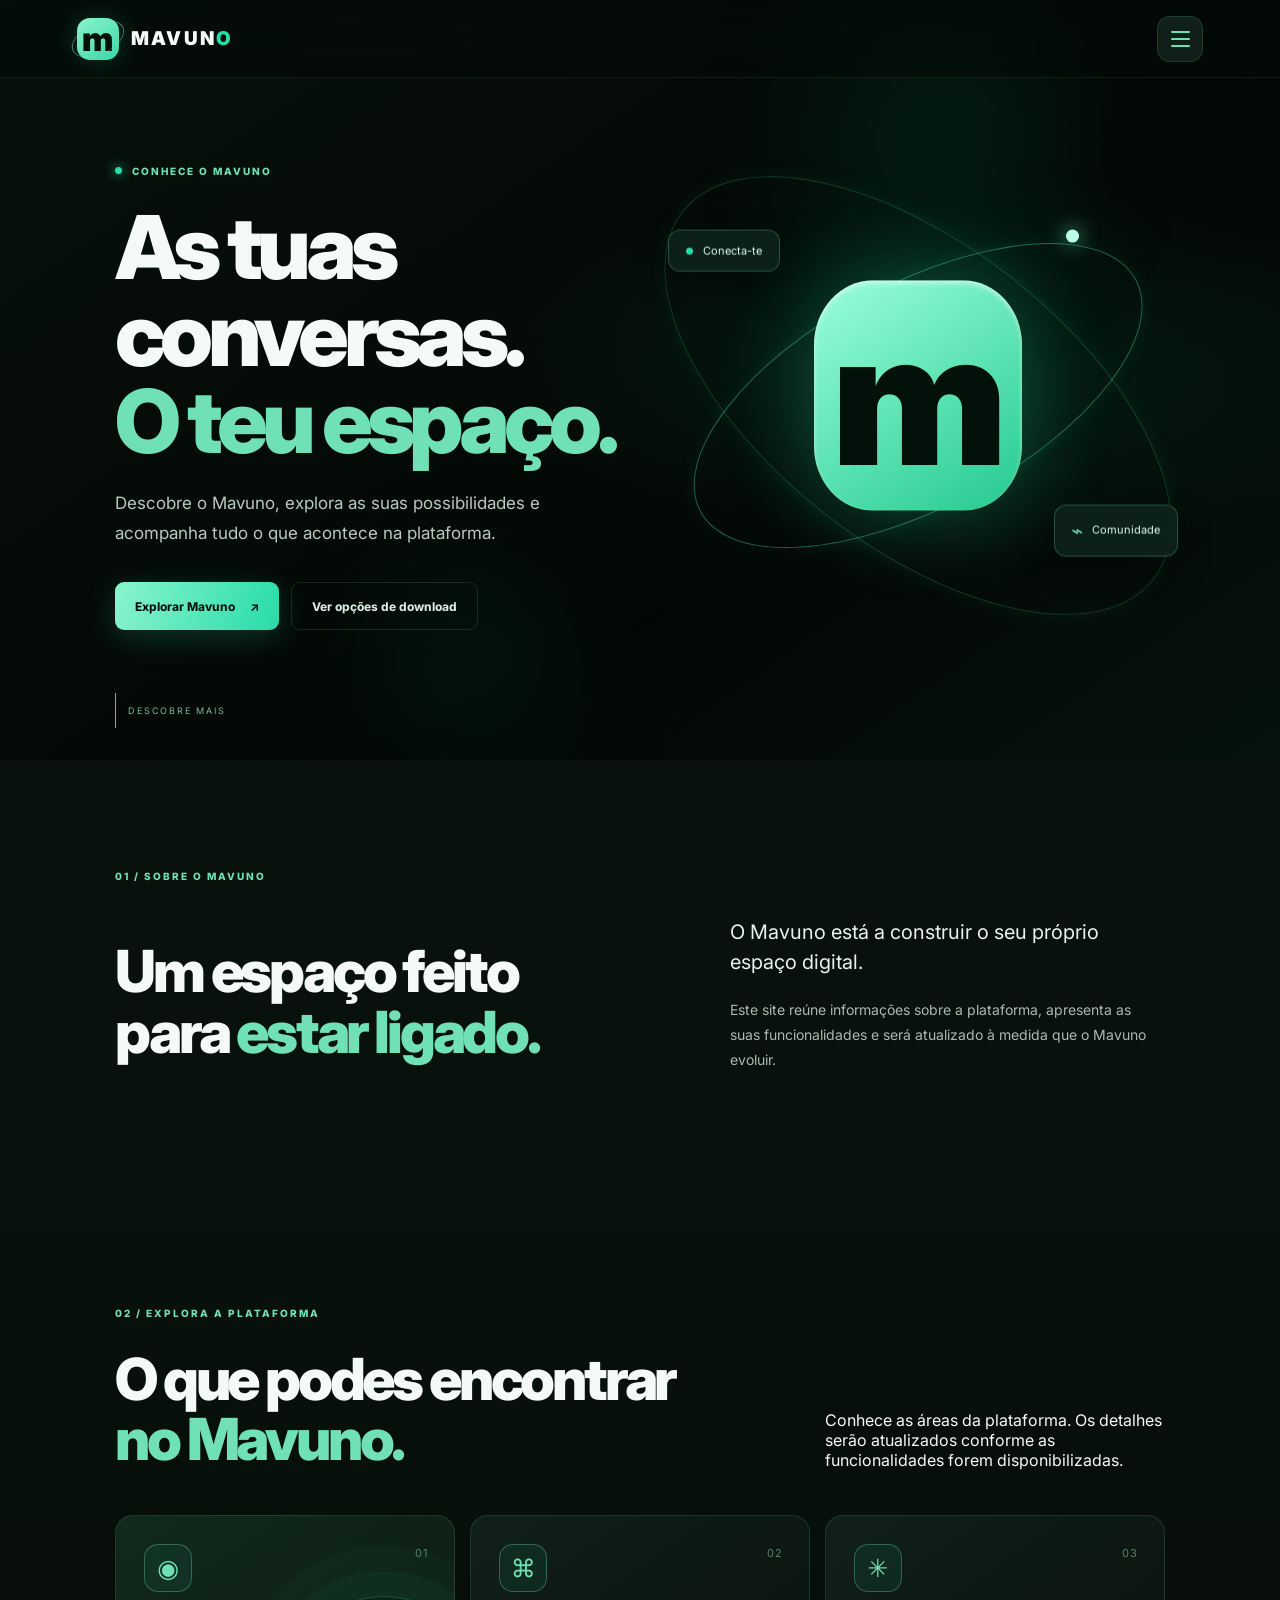
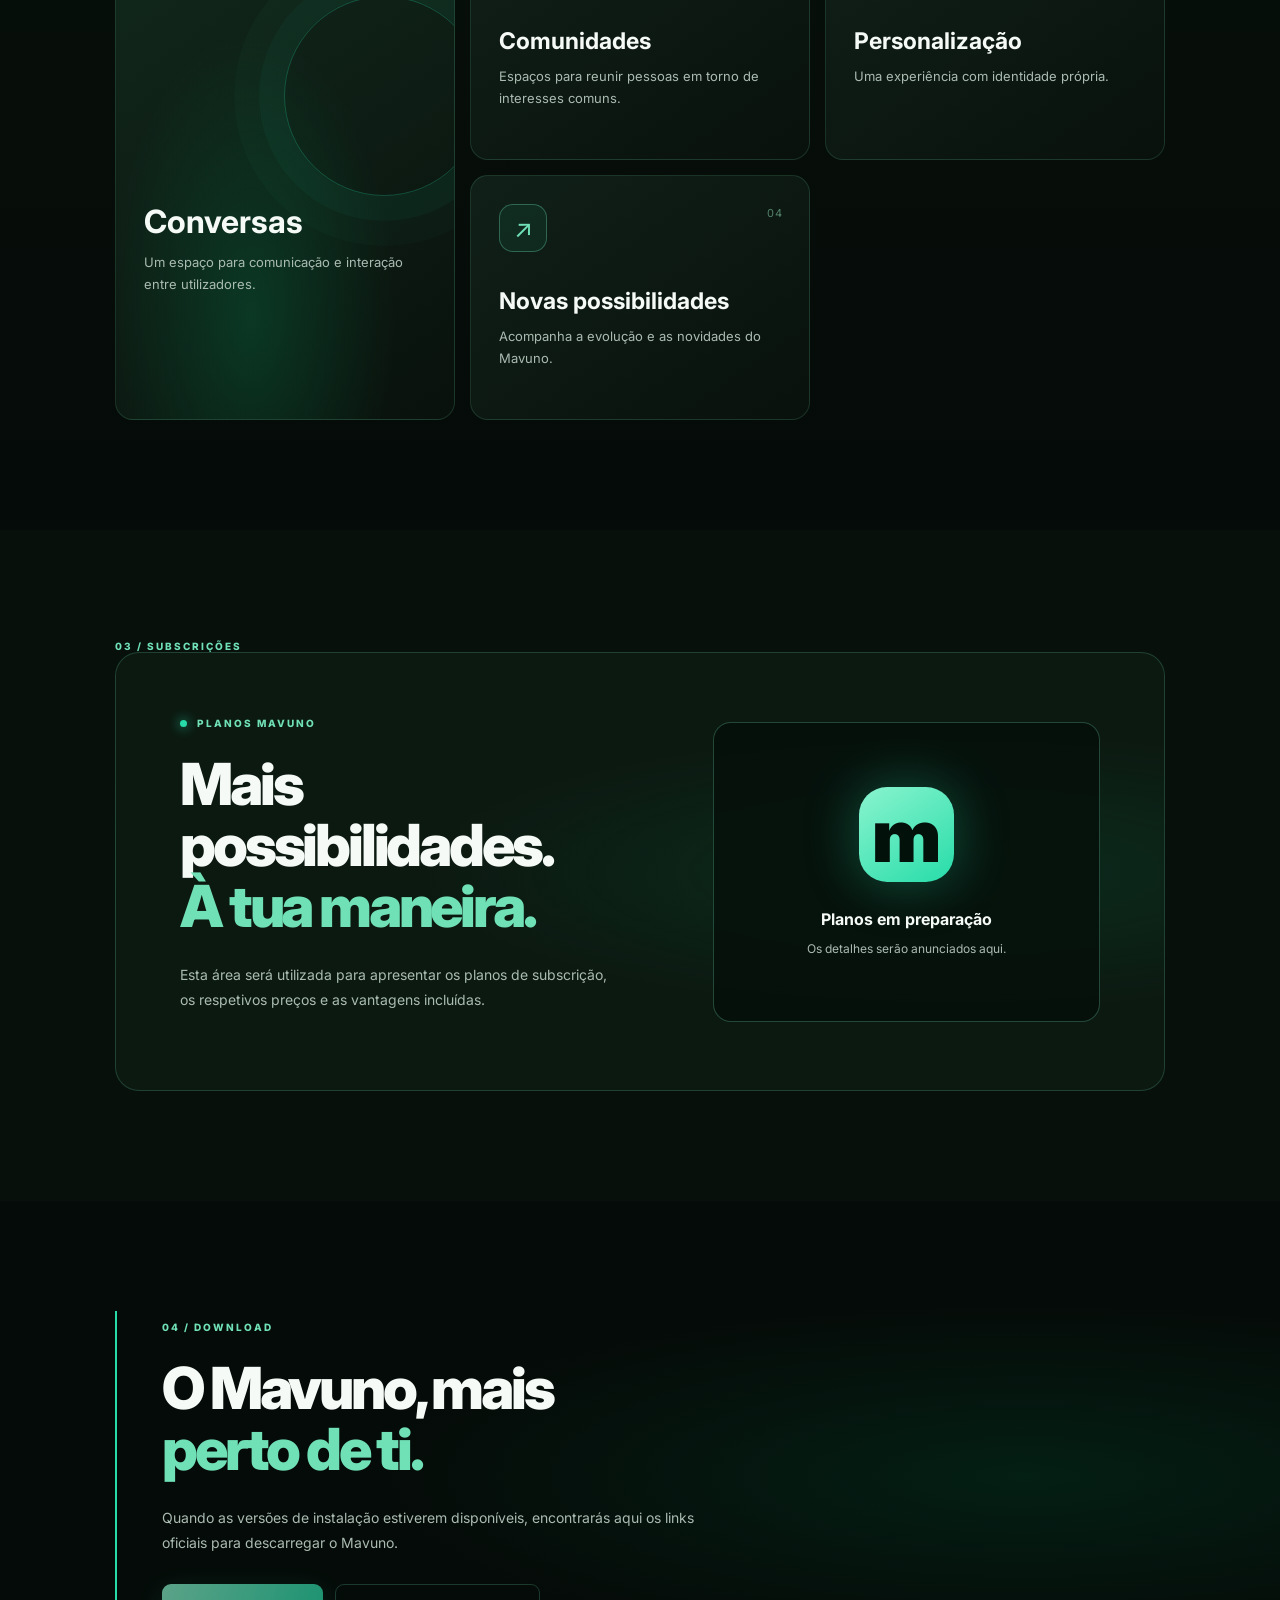
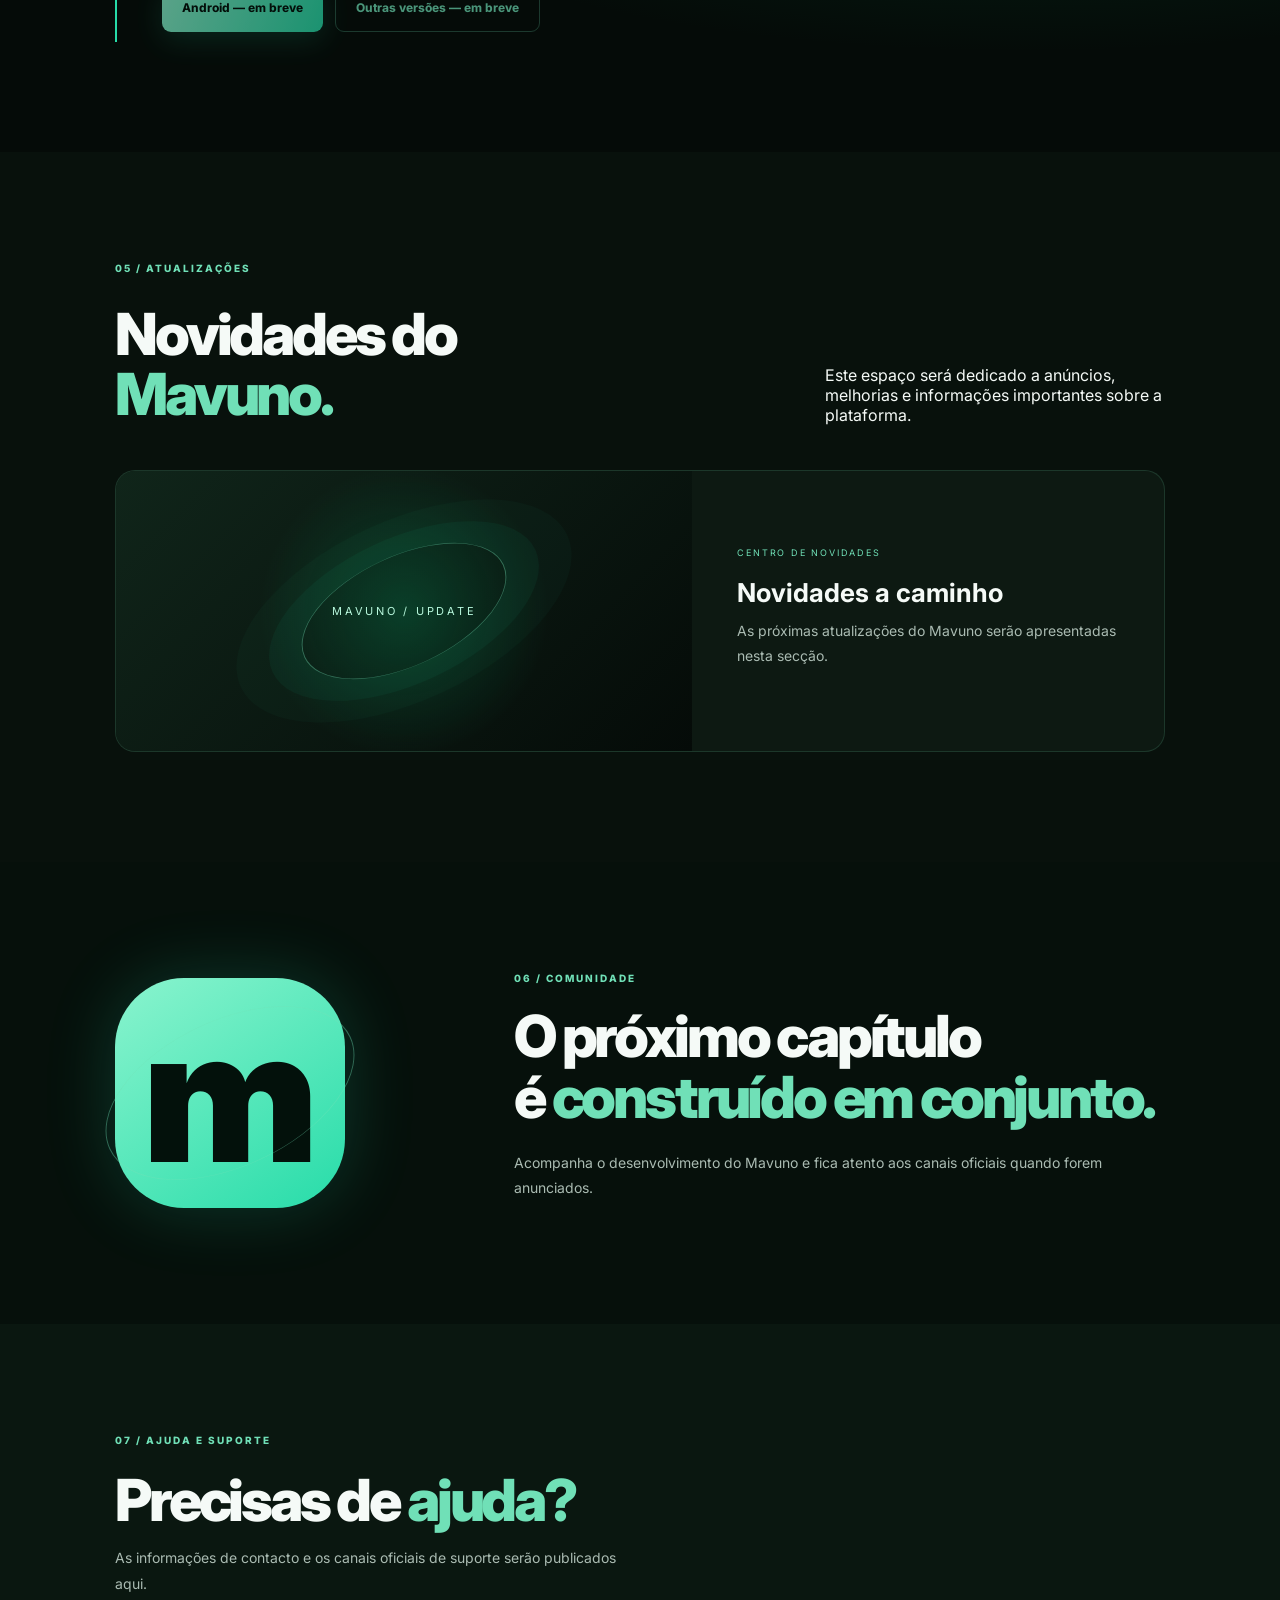
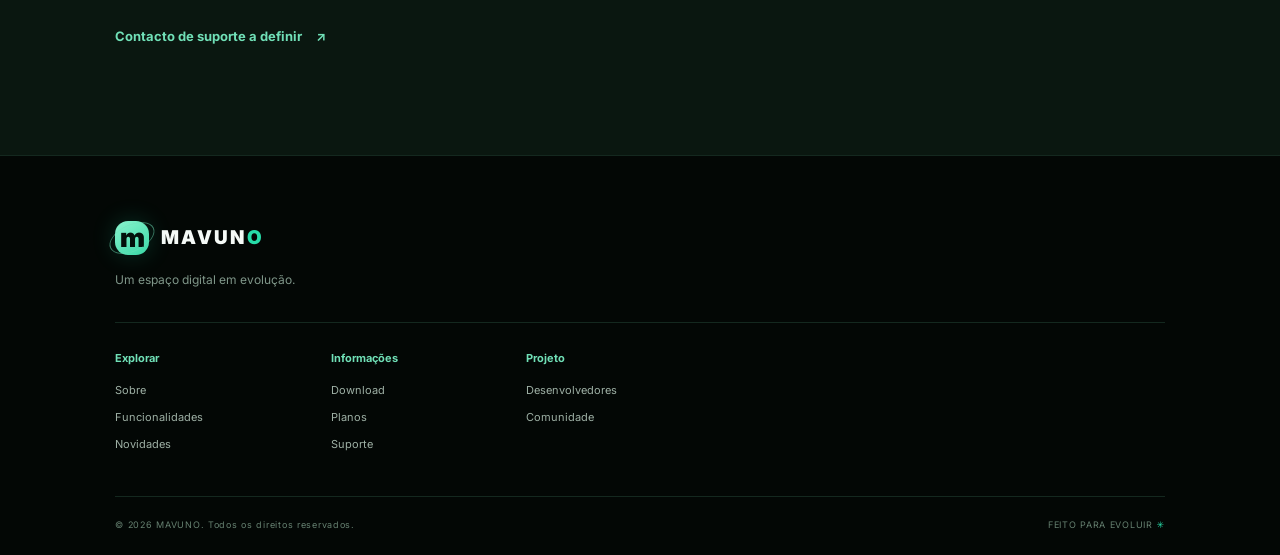
==== index.html @ 9f71d10e "Initial Mavuno website" ====
<!doctype html>
<html lang="pt">
<head>
  <meta charset="utf-8">
  <meta name="viewport" content="width=device-width, initial-scale=1">
  <meta name="theme-color" content="#050b08">
  <meta name="description" content="Conhece o Mavuno: funcionalidades, novidades, downloads e planos.">
  <title>Mavuno — A tua comunidade, num só lugar</title>
  <link rel="stylesheet" href="css/style.css">
</head>
<body>
  <header class="topbar">
    <a class="brand" href="#inicio" aria-label="Mavuno - Início">
      <span class="brand-mark">m<span class="brand-orbit"></span></span>
      <span class="brand-name">MAVUN<span>O</span></span>
    </a>
    <button class="menu-toggle" id="menuToggle" aria-label="Abrir menu" aria-expanded="false">
      <span></span><span></span><span></span>
    </button>
  </header>

  <div class="menu-backdrop" id="menuBackdrop"></div>
  <nav class="side-menu" id="sideMenu" aria-label="Menu principal">
    <div class="menu-head">
      <span class="menu-logo">m</span>
      <button class="menu-close" id="menuClose" aria-label="Fechar menu">×</button>
    </div>
    <a href="#inicio">Início</a>
    <a href="#download">Download</a>
    <a href="#planos">Subscrições / Planos</a>
    <a href="#funcionalidades">Funcionalidades</a>
    <a href="#novidades">Novidades</a>
    <a href="#comunidade">Comunidade</a>
    <a href="#suporte">Ajuda e suporte</a>
    <a href="#desenvolvedores">Desenvolvedores</a>
    <div class="menu-note">MAVUNO · LIGA-TE AO QUE IMPORTA</div>
  </nav>

  <main>
    <section class="hero section" id="inicio">
      <div class="ambient ambient-one"></div><div class="ambient ambient-two"></div>
      <div class="hero-copy">
        <span class="eyebrow"><i></i> CONHECE O MAVUNO</span>
        <h1>As tuas conversas.<br><span>O teu espaço.</span></h1>
        <p>Descobre o Mavuno, explora as suas possibilidades e acompanha tudo o que acontece na plataforma.</p>
        <div class="hero-actions">
          <a class="button button-primary" href="#funcionalidades">Explorar Mavuno <span>↗</span></a>
          <a class="button button-quiet" href="#download">Ver opções de download</a>
        </div>
      </div>
      <div class="hero-art" aria-label="Elemento gráfico abstrato do Mavuno">
        <div class="orbit orbit-a"></div><div class="orbit orbit-b"></div>
        <div class="hero-tile">m</div>
        <div class="orbit-dot"></div>
        <div class="float-card card-top"><span class="mini-dot"></span> Conecta-te</div>
        <div class="float-card card-bottom"><span class="signal">⌁</span> Comunidade</div>
      </div>
      <a class="scroll-hint" href="#sobre"><span></span> DESCOBRE MAIS</a>
    </section>

    <section class="intro section" id="sobre">
      <div class="section-kicker">01 / SOBRE O MAVUNO</div>
      <div class="intro-grid">
        <h2>Um espaço feito<br>para <span>estar ligado.</span></h2>
        <div><p class="lead">O Mavuno está a construir o seu próprio espaço digital.</p>
          <p class="muted">Este site reúne informações sobre a plataforma, apresenta as suas funcionalidades e será atualizado à medida que o Mavuno evoluir.</p>
        </div>
      </div>
    </section>

    <section class="features section" id="funcionalidades">
      <div class="section-kicker">02 / EXPLORA A PLATAFORMA</div>
      <div class="section-heading"><h2>O que podes encontrar<br><span>no Mavuno.</span></h2><p>Conhece as áreas da plataforma. Os detalhes serão atualizados conforme as funcionalidades forem disponibilizadas.</p></div>
      <div class="feature-grid">
        <article class="feature-card feature-large"><div class="feature-icon">◉</div><span class="card-index">01</span><h3>Conversas</h3><p>Um espaço para comunicação e interação entre utilizadores.</p><div class="card-glow"></div></article>
        <article class="feature-card"><div class="feature-icon">⌘</div><span class="card-index">02</span><h3>Comunidades</h3><p>Espaços para reunir pessoas em torno de interesses comuns.</p></article>
        <article class="feature-card"><div class="feature-icon">✳</div><span class="card-index">03</span><h3>Personalização</h3><p>Uma experiência com identidade própria.</p></article>
        <article class="feature-card"><div class="feature-icon">↗</div><span class="card-index">04</span><h3>Novas possibilidades</h3><p>Acompanha a evolução e as novidades do Mavuno.</p></article>
      </div>
    </section>

    <section class="plans section" id="planos">
      <div class="section-kicker">03 / SUBSCRIÇÕES</div>
      <div class="plans-panel">
        <div><span class="eyebrow"><i></i> PLANOS MAVUNO</span><h2>Mais possibilidades.<br><span>À tua maneira.</span></h2><p class="muted">Esta área será utilizada para apresentar os planos de subscrição, os respetivos preços e as vantagens incluídas.</p></div>
        <div class="plan-placeholder"><div class="plan-orb">m</div><strong>Planos em preparação</strong><span>Os detalhes serão anunciados aqui.</span></div>
      </div>
    </section>

    <section class="download section" id="download">
      <div class="download-box">
        <div class="section-kicker">04 / DOWNLOAD</div>
        <h2>O Mavuno, mais<br><span>perto de ti.</span></h2>
        <p class="muted">Quando as versões de instalação estiverem disponíveis, encontrarás aqui os links oficiais para descarregar o Mavuno.</p>
        <div class="download-actions">
          <a class="button button-primary disabled-link" href="#download" aria-disabled="true">Android — em breve</a>
          <a class="button button-outline disabled-link" href="#download" aria-disabled="true">Outras versões — em breve</a>
        </div>
      </div>
    </section>

    <section class="news section" id="novidades">
      <div class="section-kicker">05 / ATUALIZAÇÕES</div>
      <div class="section-heading"><h2>Novidades do<br><span>Mavuno.</span></h2><p>Este espaço será dedicado a anúncios, melhorias e informações importantes sobre a plataforma.</p></div>
      <article class="news-card"><div class="news-visual"><div class="news-ring"></div><span> MAVUNO / UPDATE</span></div><div class="news-content"><span class="news-label">CENTRO DE NOVIDADES</span><h3>Novidades a caminho</h3><p class="muted">As próximas atualizações do Mavuno serão apresentadas nesta secção.</p></div></article>
    </section>

    <section class="community section" id="comunidade">
      <div class="community-symbol">m</div>
      <div><div class="section-kicker">06 / COMUNIDADE</div><h2>O próximo capítulo<br>é <span>construído em conjunto.</span></h2><p class="muted">Acompanha o desenvolvimento do Mavuno e fica atento aos canais oficiais quando forem anunciados.</p></div>
    </section>

    <section class="support section" id="suporte">
      <div class="section-kicker">07 / AJUDA E SUPORTE</div>
      <h2>Precisas de <span>ajuda?</span></h2>
      <p class="muted">As informações de contacto e os canais oficiais de suporte serão publicados aqui.</p>
      <a class="text-link" href="mailto:suporte@mavuno.example">Contacto de suporte a definir <span>↗</span></a>
    </section>
  </main>

  <footer class="footer" id="desenvolvedores">
    <div class="footer-main"><a class="brand" href="#inicio"><span class="brand-mark small-mark">m<span class="brand-orbit"></span></span><span class="brand-name">MAVUN<span>O</span></span></a><p>Um espaço digital em evolução.</p></div>
    <div class="footer-links"><div><strong>Explorar</strong><a href="#sobre">Sobre</a><a href="#funcionalidades">Funcionalidades</a><a href="#novidades">Novidades</a></div><div><strong>Informações</strong><a href="#download">Download</a><a href="#planos">Planos</a><a href="#suporte">Suporte</a></div><div><strong>Projeto</strong><a href="#desenvolvedores">Desenvolvedores</a><a href="#comunidade">Comunidade</a></div></div>
    <div class="footer-bottom"><span>© <span id="year"></span> MAVUNO. Todos os direitos reservados.</span><span>FEITO PARA EVOLUIR <b>✳</b></span></div>
  </footer>
  <script src="js/script.js"></script>
</body>
</html>
---- css/style.css ----
@import url('https://fonts.googleapis.com/css2?family=Inter:wght@400;500;600;700;800;900&display=swap');
:root{--bg:#050b08;--panel:#0b1510;--panel2:#0e1c15;--mint:#70e0b7;--mint2:#27dca9;--white:#f5faf7;--muted:#aabbb2;--line:rgba(112,224,183,.15)}
*{box-sizing:border-box}html{scroll-behavior:smooth;scroll-padding-top:86px}body{margin:0;background:var(--bg);color:var(--white);font-family:Inter,system-ui,sans-serif}a{color:inherit;text-decoration:none}.topbar{height:78px;padding:0 clamp(20px,6vw,88px);display:flex;align-items:center;justify-content:space-between;position:absolute;top:0;left:0;right:0;z-index:20;border-bottom:1px solid rgba(112,224,183,.09);background:rgba(5,11,8,.58);backdrop-filter:blur(16px)}.brand{display:flex;align-items:center;gap:12px}.brand-mark{width:42px;height:42px;display:grid;place-items:center;position:relative;border-radius:13px;background:linear-gradient(145deg,#8af4ce,#39d7a5);color:#03110b;font-size:34px;font-weight:900;line-height:1;box-shadow:0 0 25px #27dca933}.brand-orbit{position:absolute;inset:-7px;border:1px solid #70e0b788;border-radius:50%;transform:rotate(-25deg) scaleY(.55)}.brand-name{font-size:19px;font-weight:900;letter-spacing:.12em}.brand-name span{color:var(--mint2)}.menu-toggle{width:46px;height:46px;border:1px solid var(--line);border-radius:13px;background:#102018;color:var(--mint);display:flex;flex-direction:column;justify-content:center;align-items:center;gap:5px;cursor:pointer}.menu-toggle span{width:19px;height:2px;background:currentColor;border-radius:2px}.menu-backdrop{position:fixed;inset:0;background:#0009;opacity:0;visibility:hidden;z-index:29;transition:.3s}.side-menu{position:fixed;z-index:30;right:0;top:0;height:100dvh;width:min(390px,88vw);padding:28px 30px;background:linear-gradient(155deg,#10251a,#07100b 75%);border-left:1px solid #70e0b733;transform:translateX(105%);transition:transform .35s cubic-bezier(.2,.8,.2,1);display:flex;flex-direction:column;gap:0}.menu-open .side-menu{transform:translateX(0)}.menu-open .menu-backdrop{opacity:1;visibility:visible}.menu-head{display:flex;justify-content:space-between;align-items:center;margin-bottom:28px}.menu-logo{width:38px;height:38px;border-radius:12px;background:var(--mint2);color:#03110b;display:grid;place-items:center;font-size:30px;font-weight:900}.menu-close{border:0;background:#ffffff12;color:white;font-size:28px;width:38px;height:38px;border-radius:10px;cursor:pointer}.side-menu>a{padding:17px 2px;border-bottom:1px solid var(--line);font-size:14px;font-weight:650;color:#e6f5ed;transition:.2s}.side-menu>a:hover{color:var(--mint);padding-left:9px}.menu-note{margin-top:auto;color:#5f9c82;font-size:10px;letter-spacing:.15em}.section{padding:110px clamp(22px,9vw,140px);position:relative}.hero{min-height:760px;display:flex;align-items:center;overflow:hidden;padding-top:145px;background:radial-gradient(ellipse at 75% 48%,#06452e55,transparent 35%),linear-gradient(145deg,#07110c,#030705 65%,#06130d)}.hero-copy{position:relative;z-index:2;max-width:610px}.eyebrow,.section-kicker{font-size:10px;letter-spacing:.2em;font-weight:800;color:var(--mint);display:flex;align-items:center;gap:10px}.eyebrow i{width:7px;height:7px;background:var(--mint2);border-radius:50%;box-shadow:0 0 12px var(--mint2)}h1,h2,h3,p{margin-top:0}.hero h1{font-size:clamp(48px,7.5vw,88px);line-height:.99;letter-spacing:-.065em;margin:27px 0 24px;font-weight:850}.hero h1 span,h2 span{color:var(--mint)}.hero-copy>p{font-size:17px;line-height:1.75;color:#b9c9c0;max-width:520px}.hero-actions{display:flex;gap:12px;flex-wrap:wrap;margin-top:34px}.button{min-height:48px;padding:0 20px;border-radius:9px;display:inline-flex;align-items:center;justify-content:center;gap:15px;font-size:12px;font-weight:750;transition:.2s}.button:hover{transform:translateY(-3px)}.button-primary{background:linear-gradient(110deg,#8af4ce,#27dca9);color:#03110b;box-shadow:0 8px 30px #27dca933}.button-quiet{border:1px solid var(--line);color:#dcebe3}.hero-art{position:absolute;width:min(42vw,520px);aspect-ratio:1;right:8%;top:50%;transform:translateY(-47%);display:grid;place-items:center}.hero-tile{width:40%;aspect-ratio:1;border-radius:28%;display:grid;place-items:center;background:linear-gradient(145deg,#9bffdc,#24c990);color:#03110b;font-size:clamp(100px,17vw,190px);font-weight:900;letter-spacing:-.12em;padding-right:.1em;box-shadow:0 0 90px #27dca955,inset 0 3px 5px #fff8;z-index:2;animation:float 5s ease-in-out infinite}.orbit{position:absolute;border:1px solid #46e8b466;border-radius:50%;transform:rotate(-28deg);width:95%;height:43%;box-shadow:0 0 20px #27dca911}.orbit-b{width:115%;height:58%;transform:rotate(38deg);border-color:#46e8b433}.orbit-dot{position:absolute;width:13px;height:13px;border-radius:50%;background:#baffea;box-shadow:0 0 20px #70e0b7;top:18%;right:19%}.float-card{position:absolute;z-index:3;background:#10251dcc;border:1px solid #70e0b744;backdrop-filter:blur(10px);padding:13px 17px;border-radius:12px;font-size:11px;color:#dffbef;box-shadow:0 12px 35px #0005}.card-top{top:18%;left:2%}.card-bottom{bottom:19%;right:0}.mini-dot{display:inline-block;width:7px;height:7px;border-radius:50%;background:var(--mint2);margin-right:7px}.signal{font-size:20px;color:var(--mint);vertical-align:middle;margin-right:5px}.ambient{position:absolute;border-radius:50%;filter:blur(70px);pointer-events:none}.ambient-one{width:220px;height:220px;background:#00764c33;top:4%;right:18%}.ambient-two{width:180px;height:180px;background:#00b77b18;bottom:0;left:30%}.scroll-hint{position:absolute;bottom:32px;left:clamp(22px,9vw,140px);font-size:9px;letter-spacing:.2em;color:#76b99b;display:flex;align-items:center;gap:12px}.scroll-hint span{height:35px;width:1px;background:var(--mint2)}.intro{background:#08110c}.intro-grid{display:grid;grid-template-columns:1.1fr .9fr;gap:8%;margin-top:35px;align-items:center}.intro h2,.section-heading h2,.plans h2,.download h2,.community h2,.support h2{font-size:clamp(36px,5vw,58px);line-height:1.05;letter-spacing:-.055em;margin:0;font-weight:850}.lead{font-size:20px;line-height:1.5;color:#e7f4ed}.muted{color:var(--muted);font-size:14px;line-height:1.8}.features{background:linear-gradient(180deg,#08110c,#050b08)}.section-heading{display:flex;justify-content:space-between;align-items:end;gap:35px;margin:30px 0 45px}.section-heading>p{max-width:340px;margin:0}.feature-grid{display:grid;grid-template-columns:repeat(3,1fr);gap:15px}.feature-card{position:relative;min-height:245px;padding:28px;border:1px solid var(--line);border-radius:18px;background:linear-gradient(145deg,#102018,#09110c);overflow:hidden}.feature-large{grid-row:span 2;min-height:505px;background:radial-gradient(ellipse at 40% 80%,#08764a55,transparent 50%),linear-gradient(145deg,#12291d,#09110c)}.feature-icon{width:48px;height:48px;border:1px solid #70e0b755;border-radius:14px;display:grid;place-items:center;color:var(--mint);font-size:25px;background:#27dca911}.card-index{position:absolute;right:26px;top:30px;color:#54836c;font-size:11px;letter-spacing:.1em}.feature-card h3{font-size:23px;margin:35px 0 10px}.feature-card p{font-size:13px;line-height:1.7;color:var(--muted);max-width:270px}.feature-large h3{margin-top:210px;font-size:32px}.card-glow{position:absolute;width:200px;height:200px;border:1px solid #27dca944;border-radius:50%;right:-30px;top:80px;box-shadow:0 0 0 25px #27dca90a,0 0 0 50px #27dca906}.plans{background:#07100b}.plans-panel{border:1px solid #70e0b733;border-radius:24px;padding:clamp(28px,5vw,65px);display:grid;grid-template-columns:1fr .8fr;gap:50px;align-items:center;background:radial-gradient(ellipse at 80% 50%,#08784b33,transparent 45%),#0c1911}.plans-panel h2{margin:25px 0}.plans-panel .muted{max-width:440px}.plan-placeholder{min-height:300px;border:1px solid #70e0b744;border-radius:18px;background:#06100bd9;display:flex;flex-direction:column;align-items:center;justify-content:center;gap:12px;text-align:center;padding:25px}.plan-orb{width:95px;height:95px;border-radius:28px;display:grid;place-items:center;background:linear-gradient(145deg,#8af4ce,#27dca9);color:#03110b;font-size:75px;font-weight:900;box-shadow:0 0 55px #27dca955}.plan-placeholder strong{margin-top:15px}.plan-placeholder span{font-size:12px;color:var(--muted)}.download{background:radial-gradient(ellipse at 80% 50%,#006f4533,transparent 45%),#050b08}.download-box{border-left:2px solid var(--mint2);padding:10px 0 10px 45px;max-width:720px}.download h2{margin:25px 0}.download-box>.muted{max-width:540px}.download-actions{display:flex;gap:12px;flex-wrap:wrap;margin-top:28px}.button-outline{border:1px solid #70e0b755;color:var(--mint)}.disabled-link{opacity:.65;cursor:default}.disabled-link:hover{transform:none}.news{background:#08110c}.news-card{display:grid;grid-template-columns:1.1fr .9fr;border:1px solid var(--line);border-radius:20px;overflow:hidden;background:#0d1912}.news-visual{min-height:280px;position:relative;display:grid;place-items:center;overflow:hidden;background:radial-gradient(circle at center,#08784c66,transparent 45%),linear-gradient(135deg,#10251a,#050b08)}.news-visual span{z-index:1;font-size:11px;letter-spacing:.25em;color:#b8f8dd}.news-ring{position:absolute;width:220px;height:220px;border:1px solid #70e0b766;border-radius:50%;box-shadow:0 0 0 35px #27dca90c,0 0 0 70px #27dca908;transform:rotate(-25deg) scaleY(.5)}.news-content{padding:45px;align-self:center}.news-label{font-size:9px;letter-spacing:.2em;color:var(--mint)}.news-content h3{font-size:26px;margin:17px 0 10px}.community{display:grid;grid-template-columns:.5fr 1fr;gap:7%;align-items:center;background:#06100b}.community-symbol{width:min(230px,100%);aspect-ratio:1;border-radius:30%;display:grid;place-items:center;background:linear-gradient(145deg,#8af4ce,#27dca9);color:#03110b;font-size:190px;font-weight:900;box-shadow:0 0 70px #27dca933;position:relative}.community-symbol:after{content:"";position:absolute;inset:-18px;border:1px solid #70e0b766;border-radius:50%;transform:rotate(-25deg) scaleY(.55)}.community h2{margin:22px 0}.support{background:#0a1710}.support h2{margin:24px 0 14px}.support .muted{max-width:520px}.text-link{display:inline-flex;gap:14px;color:var(--mint);font-size:13px;font-weight:700;margin-top:18px}.footer{padding:65px clamp(22px,9vw,140px) 25px;background:#030705;border-top:1px solid var(--line)}.footer-main p{font-size:12px;color:#7f9689;margin:17px 0 35px}.small-mark{width:34px;height:34px;font-size:27px}.footer-links{display:flex;gap:clamp(45px,10vw,150px);padding:28px 0 45px;border-top:1px solid var(--line);border-bottom:1px solid var(--line)}.footer-links div{display:flex;flex-direction:column;gap:13px}.footer-links strong{font-size:11px;color:var(--mint);margin-bottom:5px}.footer-links a{font-size:11px;color:#9eb0a5}.footer-links a:hover{color:var(--mint)}.footer-bottom{display:flex;justify-content:space-between;gap:20px;padding-top:22px;color:#668171;font-size:9px;letter-spacing:.08em}.footer-bottom b{color:var(--mint2)}@keyframes float{0%,100%{transform:translateY(0) rotate(-4deg)}50%{transform:translateY(-14px) rotate(2deg)}}
@media(max-width:850px){.hero{min-height:760px;align-items:flex-start}.hero-copy{max-width:560px}.hero-art{width:48vw;right:4%;top:66%;opacity:.72}.hero h1{font-size:clamp(48px,10vw,76px)}.intro-grid,.plans-panel{grid-template-columns:1fr;gap:25px}.section-heading{display:block}.section-heading>p{margin-top:20px}.feature-grid{grid-template-columns:repeat(2,1fr)}.feature-large{grid-row:auto;min-height:300px}.feature-large h3{margin-top:90px}.plan-placeholder{min-height:250px}.community{grid-template-columns:180px 1fr}.community-symbol{font-size:145px}.news-card{grid-template-columns:1fr}.news-visual{min-height:220px}}
@media(max-width:560px){.topbar{height:68px}.brand-mark{width:37px;height:37px;font-size:30px}.brand-name{font-size:16px}.section{padding:82px 22px}.hero{min-height:720px;padding-top:135px}.hero-copy>p{font-size:15px;max-width:390px}.hero-actions{align-items:stretch;flex-direction:column;max-width:280px}.hero-art{width:78vw;right:5%;top:72%;opacity:.52}.hero-tile{font-size:130px}.scroll-hint{left:22px;bottom:20px}.intro-grid{gap:25px}.feature-grid{grid-template-columns:1fr}.feature-card,.feature-large{min-height:220px}.feature-large h3{margin-top:75px}.plans-panel{padding:25px}.download-box{padding-left:22px}.download-actions{flex-direction:column;align-items:flex-start}.news-content{padding:28px}.community{grid-template-columns:1fr;gap:35px}.community-symbol{width:130px;font-size:105px}.community h2{font-size:39px}.footer{padding:55px 22px 22px}.footer-links{gap:25px;flex-wrap:wrap}.footer-bottom{flex-direction:column;line-height:1.8}.side-menu{padding:24px}.side-menu>a{padding:15px 2px}}
@media(prefers-reduced-motion:reduce){*,*::before,*::after{scroll-behavior:auto!important;animation-duration:.01ms!important;transition-duration:.01ms!important}}
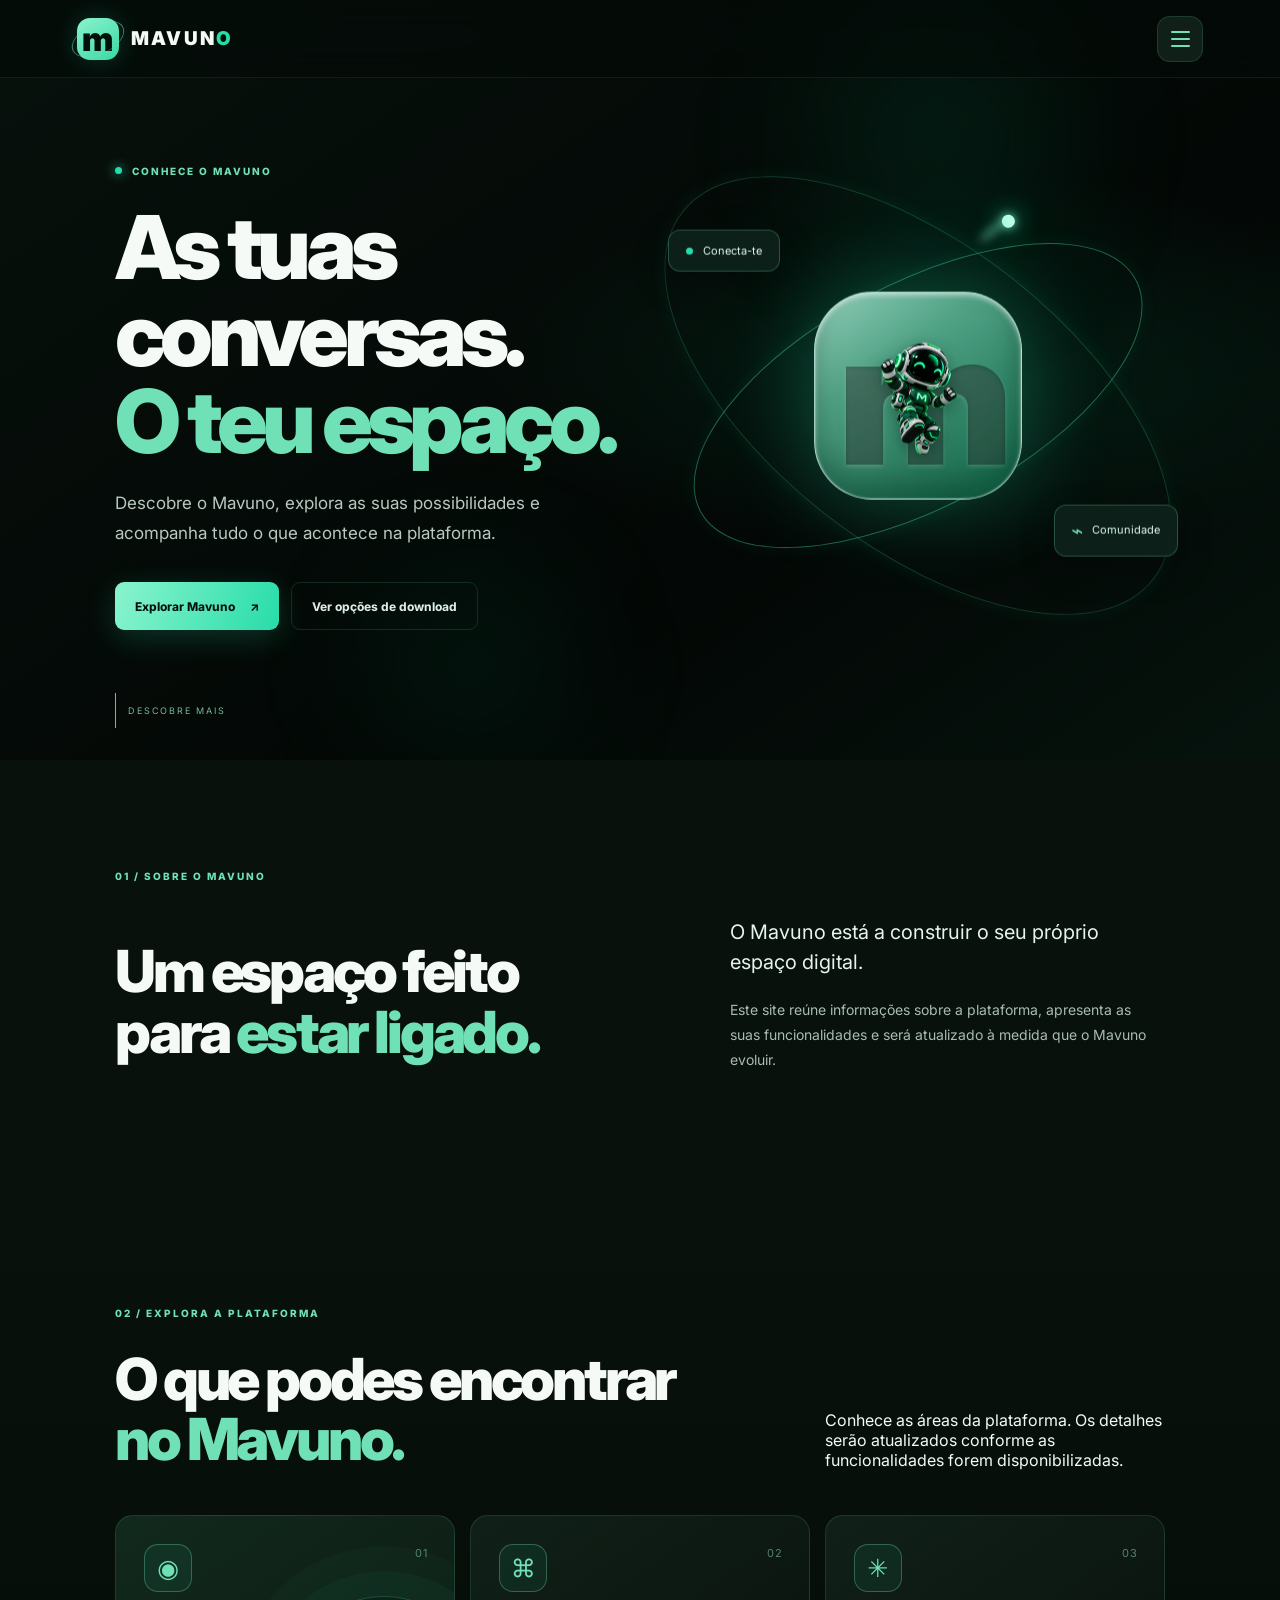
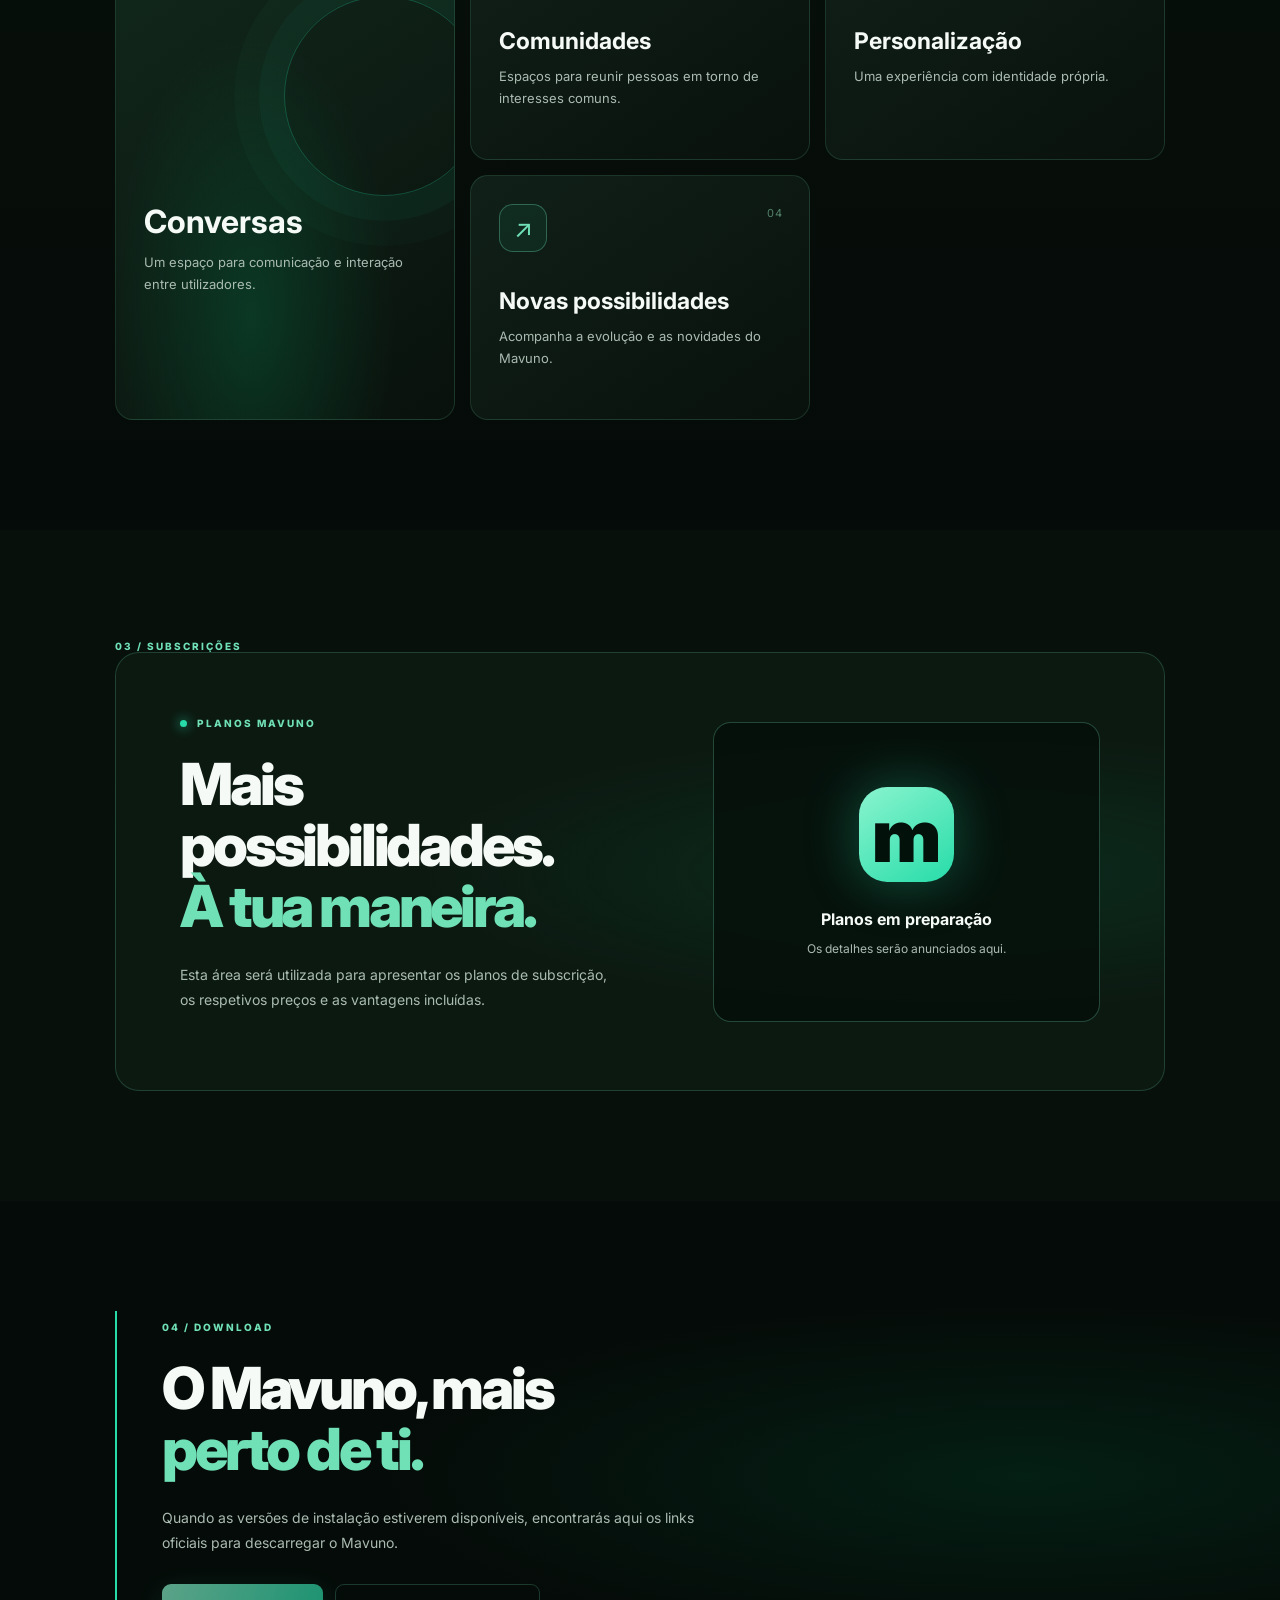
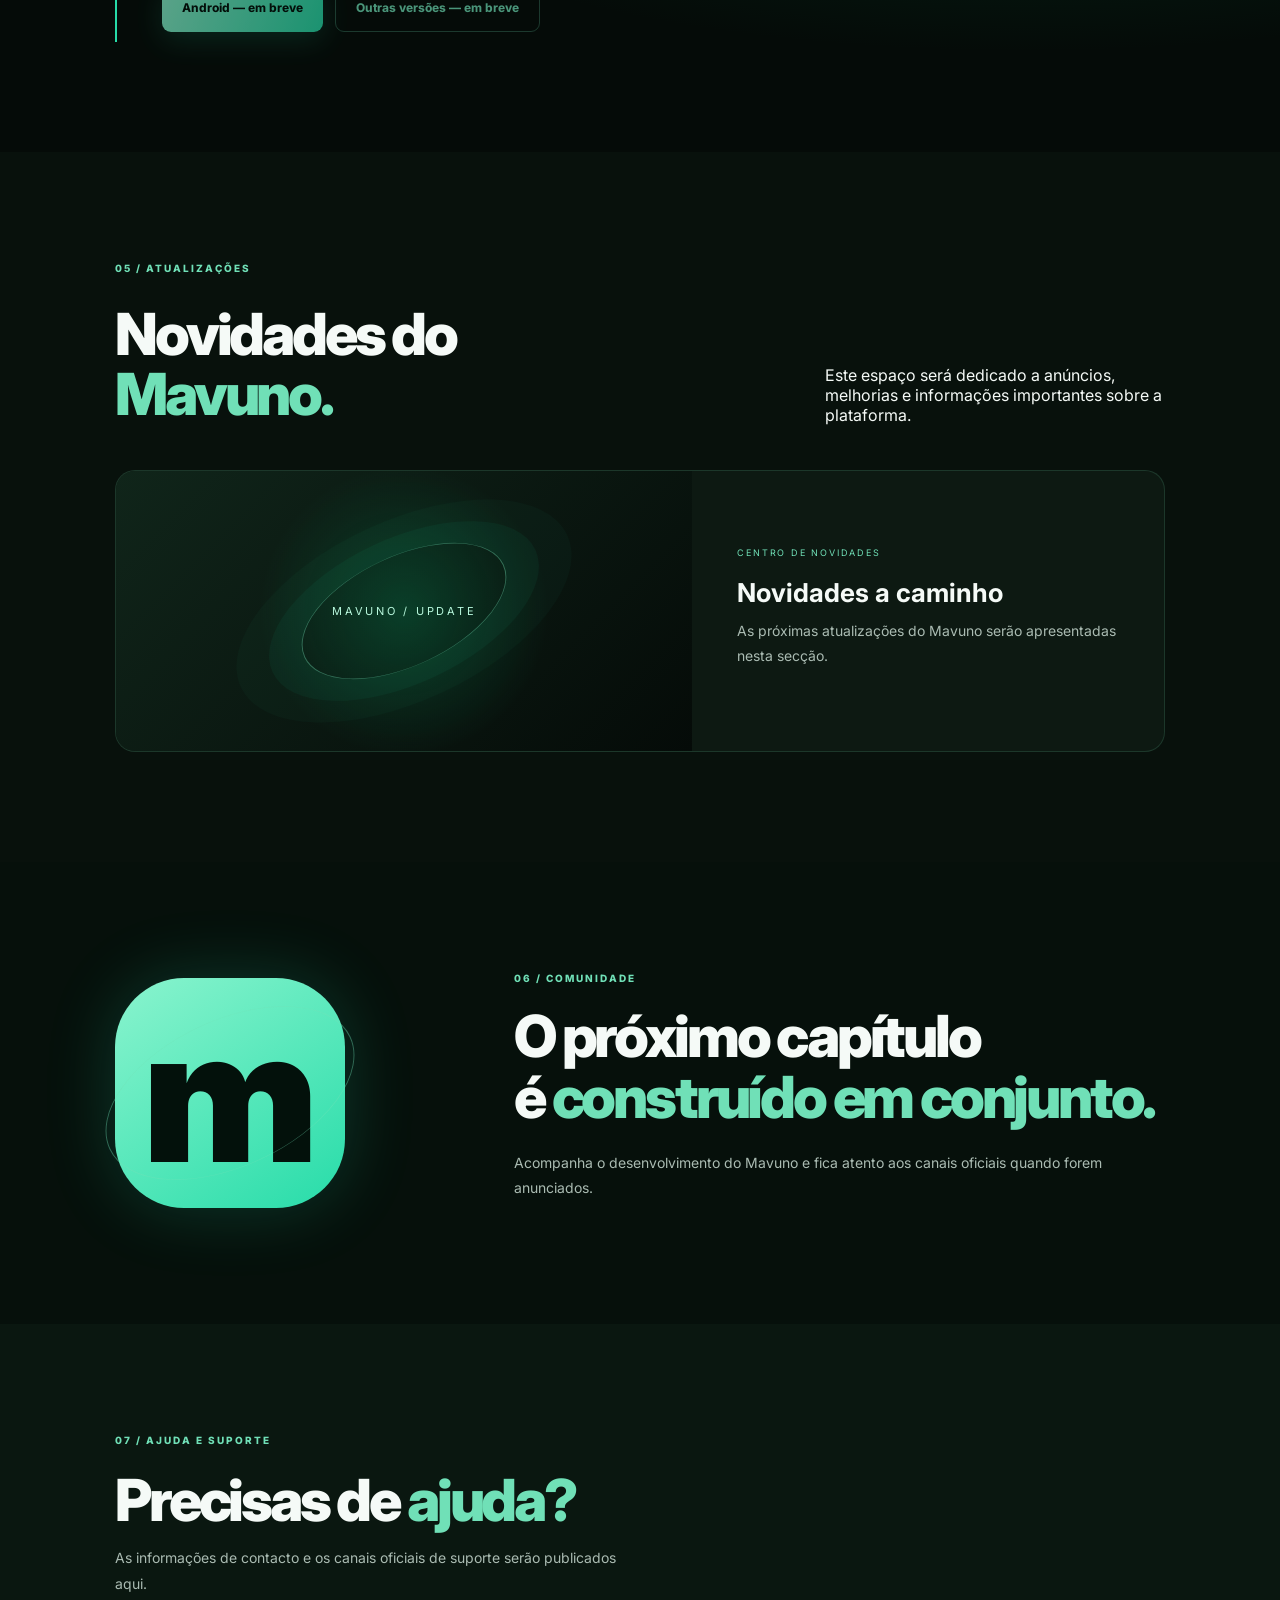
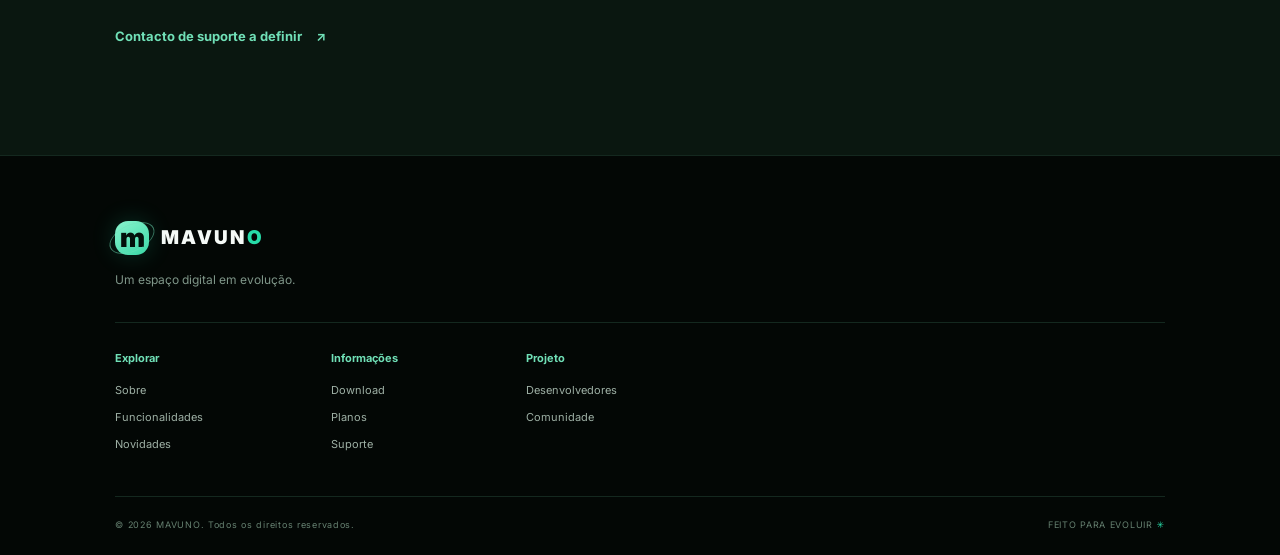
==== commit 5efedf6d: "Add floating astronaut hero and responsive layout" ====
--- a/index.html
+++ b/index.html
@@ -50,7 +50,12 @@
       </div>
       <div class="hero-art" aria-label="Elemento gráfico abstrato do Mavuno">
         <div class="orbit orbit-a"></div><div class="orbit orbit-b"></div>
-        <div class="hero-tile">m</div>
+        <div class="hero-tile">
+          <div class="hero-tile-viewport">
+            <span class="hero-tile-letter">m</span>
+            <img class="hero-astronaut" src="assets/astronaut.webp" alt="" aria-hidden="true" width="900" height="896">
+          </div>
+        </div>
         <div class="orbit-dot"></div>
         <div class="float-card card-top"><span class="mini-dot"></span> Conecta-te</div>
         <div class="float-card card-bottom"><span class="signal">⌁</span> Comunidade</div>
@@ -125,4 +130,4 @@
   </footer>
   <script src="js/script.js"></script>
 </body>
-</html>+</html>
--- a/css/style.css
+++ b/css/style.css
@@ -4,3 +4,142 @@
 @media(max-width:850px){.hero{min-height:760px;align-items:flex-start}.hero-copy{max-width:560px}.hero-art{width:48vw;right:4%;top:66%;opacity:.72}.hero h1{font-size:clamp(48px,10vw,76px)}.intro-grid,.plans-panel{grid-template-columns:1fr;gap:25px}.section-heading{display:block}.section-heading>p{margin-top:20px}.feature-grid{grid-template-columns:repeat(2,1fr)}.feature-large{grid-row:auto;min-height:300px}.feature-large h3{margin-top:90px}.plan-placeholder{min-height:250px}.community{grid-template-columns:180px 1fr}.community-symbol{font-size:145px}.news-card{grid-template-columns:1fr}.news-visual{min-height:220px}}
 @media(max-width:560px){.topbar{height:68px}.brand-mark{width:37px;height:37px;font-size:30px}.brand-name{font-size:16px}.section{padding:82px 22px}.hero{min-height:720px;padding-top:135px}.hero-copy>p{font-size:15px;max-width:390px}.hero-actions{align-items:stretch;flex-direction:column;max-width:280px}.hero-art{width:78vw;right:5%;top:72%;opacity:.52}.hero-tile{font-size:130px}.scroll-hint{left:22px;bottom:20px}.intro-grid{gap:25px}.feature-grid{grid-template-columns:1fr}.feature-card,.feature-large{min-height:220px}.feature-large h3{margin-top:75px}.plans-panel{padding:25px}.download-box{padding-left:22px}.download-actions{flex-direction:column;align-items:flex-start}.news-content{padding:28px}.community{grid-template-columns:1fr;gap:35px}.community-symbol{width:130px;font-size:105px}.community h2{font-size:39px}.footer{padding:55px 22px 22px}.footer-links{gap:25px;flex-wrap:wrap}.footer-bottom{flex-direction:column;line-height:1.8}.side-menu{padding:24px}.side-menu>a{padding:15px 2px}}
 @media(prefers-reduced-motion:reduce){*,*::before,*::after{scroll-behavior:auto!important;animation-duration:.01ms!important;transition-duration:.01ms!important}}
+
+/* Hero astronauta: camada de vidro e movimento interno */
+.hero-tile {
+  position: relative;
+  display: block;
+  padding: 0;
+  background: linear-gradient(145deg, rgba(155,255,220,.72), rgba(36,201,144,.48));
+  border: 1px solid rgba(230,255,246,.62);
+  backdrop-filter: blur(7px);
+  -webkit-backdrop-filter: blur(7px);
+  box-shadow: 0 0 90px #27dca955, inset 0 3px 5px #fff8, inset 0 -18px 30px rgba(0,43,28,.28);
+}
+.hero-tile-viewport {
+  position: absolute;
+  inset: 0;
+  overflow: hidden;
+  border-radius: inherit;
+}
+.hero-tile-letter {
+  position: absolute;
+  inset: 0;
+  z-index: 1;
+  display: grid;
+  place-items: center;
+  color: rgba(3,17,11,.43);
+  font-size: clamp(100px,17vw,190px);
+  font-weight: 900;
+  line-height: 1;
+  letter-spacing: -.18em;
+  padding-right: .1em;
+  text-shadow: 0 2px 4px rgba(255,255,255,.18);
+}
+.hero-astronaut {
+  position: absolute;
+  z-index: 2;
+  width: 57%;
+  height: auto;
+  left: 50%;
+  top: 51%;
+  transform: translate(-50%, -50%);
+  animation: astronaut-drift 3.2s ease-in-out infinite;
+  filter: drop-shadow(0 5px 8px rgba(0,30,20,.42));
+}
+.hero-tile::after {
+  content: "";
+  position: absolute;
+  z-index: 3;
+  inset: 0;
+  pointer-events: none;
+  border-radius: inherit;
+  background: linear-gradient(145deg, rgba(255,255,255,.22), transparent 34%, rgba(0,70,44,.14));
+  box-shadow: inset 0 0 0 1px rgba(255,255,255,.14), inset 0 -12px 18px rgba(0,50,32,.12);
+}
+@keyframes astronaut-drift {
+  0%,100% { transform: translate(-50%, -50%) translateY(0) rotate(-3deg); }
+  50% { transform: translate(-50%, -50%) translateY(-4px) rotate(3deg); }
+}
+
+/* Ponto luminoso a percorrer uma órbita elíptica inclinada */
+.orbit-dot {
+  top: 28.5%;
+  right: auto;
+  left: 2.5%;
+  width: 95%;
+  height: 43%;
+  border-radius: 50%;
+  background: transparent;
+  box-shadow: none;
+  transform: rotate(-28deg);
+  animation: orbit-dot-spin 7s linear infinite;
+}
+.orbit-dot::before {
+  content: "";
+  position: absolute;
+  top: -6px;
+  right: 16%;
+  width: 13px;
+  height: 13px;
+  border-radius: 50%;
+  background: #baffea;
+  box-shadow: 0 0 10px #70e0b7, 0 0 24px #27dca9, 0 0 42px #27dca977;
+}
+.orbit-dot::after {
+  content: "";
+  position: absolute;
+  top: -2px;
+  right: calc(16% + 8px);
+  width: 34px;
+  height: 7px;
+  border-radius: 50%;
+  background: #70e0b788;
+  filter: blur(5px);
+  transform: rotate(-12deg);
+}
+@keyframes orbit-dot-spin {
+  from { transform: rotate(-28deg); }
+  to { transform: rotate(332deg); }
+}
+
+@media(max-width:560px) {
+  .hero {
+    flex-direction: column;
+    min-height: 1020px;
+  }
+  .hero-art {
+    position: relative;
+    width: min(100%, 360px);
+    right: auto;
+    top: auto;
+    transform: none;
+    margin: 38px auto 72px;
+    opacity: 1;
+    flex: 0 0 auto;
+  }
+  .hero-tile-letter { font-size: 130px; }
+  .hero-astronaut { width: 56%; }
+}
+
+@media(prefers-reduced-motion:reduce) {
+  .hero-astronaut,
+  .orbit-dot { animation: none; }
+}
+
+@media (min-width:561px) and (max-width:850px) {
+  .hero {
+    flex-direction: column;
+    min-height: 1050px;
+  }
+  .hero-art {
+    position: relative;
+    width: min(100%, 520px);
+    right: auto;
+    top: auto;
+    transform: none;
+    margin: 42px auto 72px;
+    opacity: 1;
+    flex: 0 0 auto;
+  }
+}
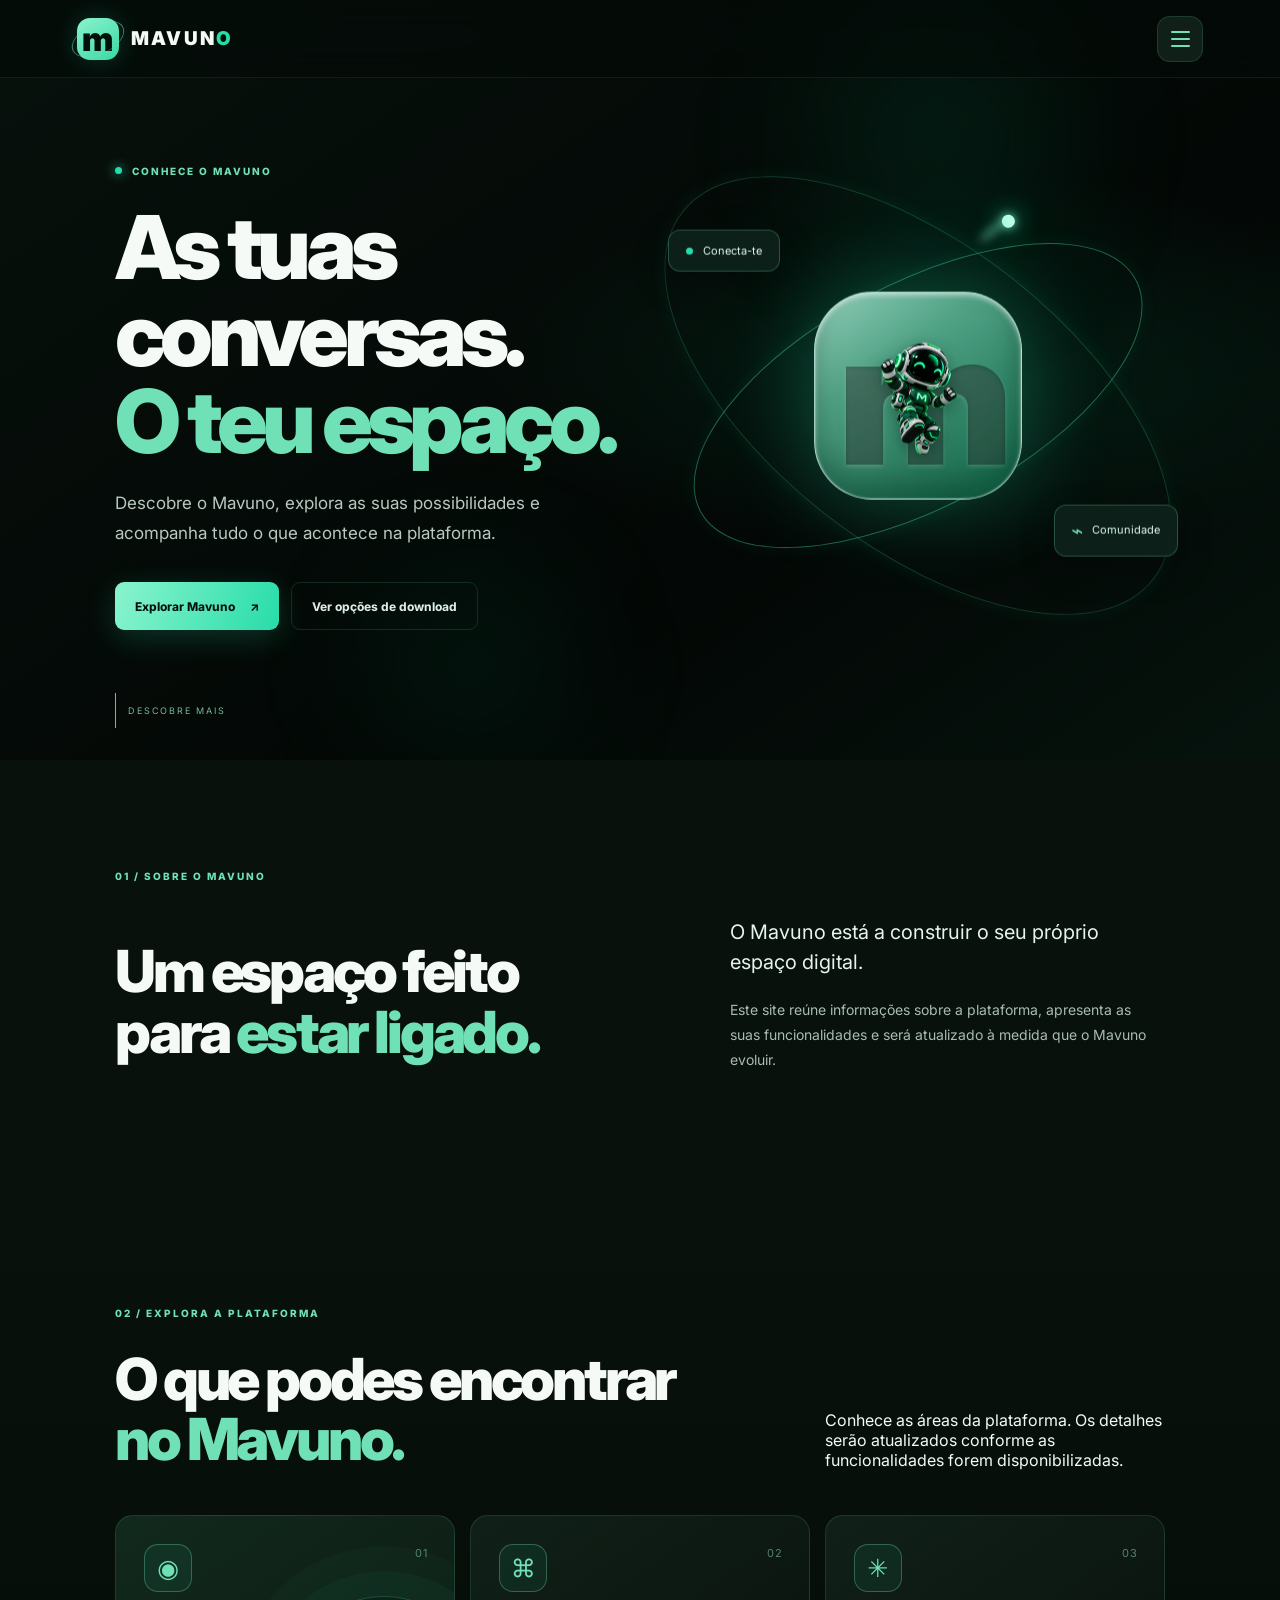
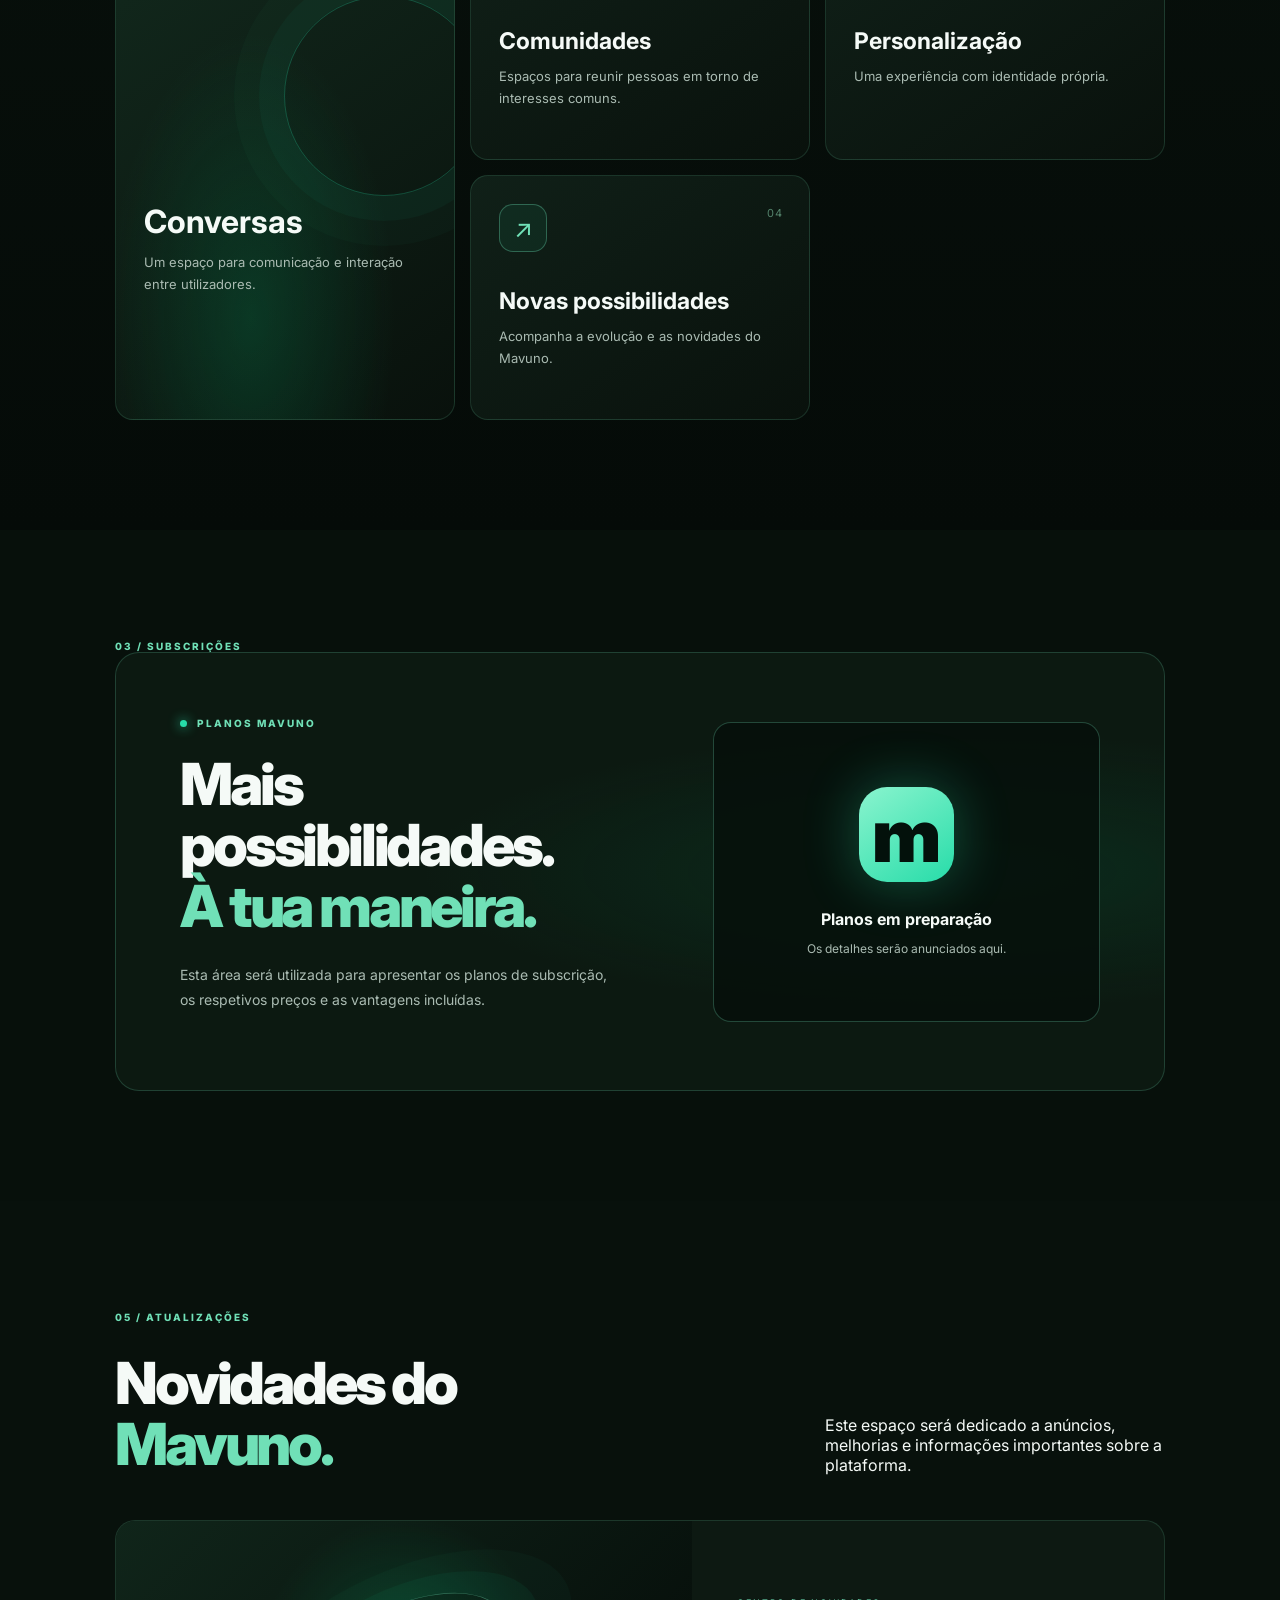
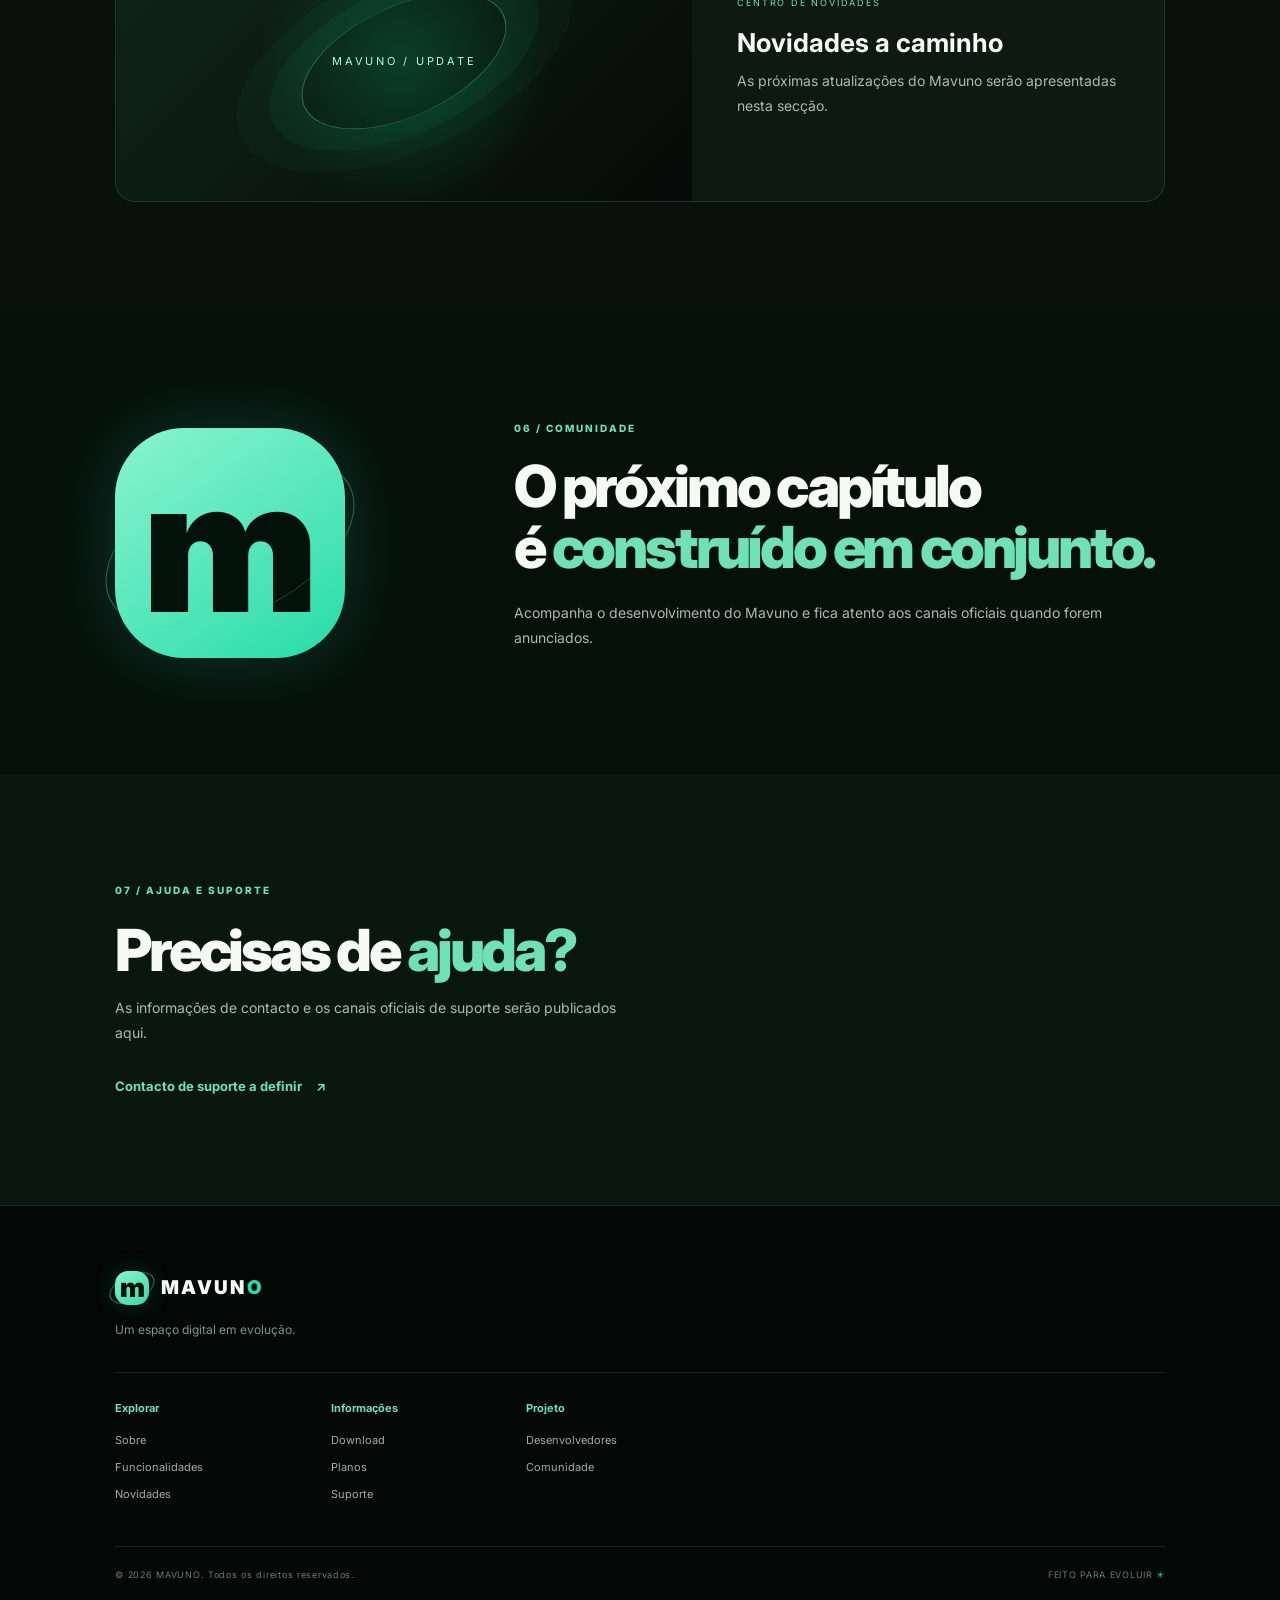
==== commit 6e99cb1c: "Create independent download page" ====
--- a/index.html
+++ b/index.html
@@ -25,8 +25,8 @@
       <span class="menu-logo">m</span>
       <button class="menu-close" id="menuClose" aria-label="Fechar menu">×</button>
     </div>
-    <a href="#inicio">Início</a>
-    <a href="#download">Download</a>
+      <a href="index.html#inicio">Início</a>
+      <a href="download.html">Download</a>
     <a href="#planos">Subscrições / Planos</a>
     <a href="#funcionalidades">Funcionalidades</a>
     <a href="#novidades">Novidades</a>
@@ -45,7 +45,7 @@
         <p>Descobre o Mavuno, explora as suas possibilidades e acompanha tudo o que acontece na plataforma.</p>
         <div class="hero-actions">
           <a class="button button-primary" href="#funcionalidades">Explorar Mavuno <span>↗</span></a>
-          <a class="button button-quiet" href="#download">Ver opções de download</a>
+          <a class="button button-quiet" href="download.html">Ver opções de download</a>
         </div>
       </div>
       <div class="hero-art" aria-label="Elemento gráfico abstrato do Mavuno">
@@ -92,18 +92,6 @@
       </div>
     </section>
 
-    <section class="download section" id="download">
-      <div class="download-box">
-        <div class="section-kicker">04 / DOWNLOAD</div>
-        <h2>O Mavuno, mais<br><span>perto de ti.</span></h2>
-        <p class="muted">Quando as versões de instalação estiverem disponíveis, encontrarás aqui os links oficiais para descarregar o Mavuno.</p>
-        <div class="download-actions">
-          <a class="button button-primary disabled-link" href="#download" aria-disabled="true">Android — em breve</a>
-          <a class="button button-outline disabled-link" href="#download" aria-disabled="true">Outras versões — em breve</a>
-        </div>
-      </div>
-    </section>
-
     <section class="news section" id="novidades">
       <div class="section-kicker">05 / ATUALIZAÇÕES</div>
       <div class="section-heading"><h2>Novidades do<br><span>Mavuno.</span></h2><p>Este espaço será dedicado a anúncios, melhorias e informações importantes sobre a plataforma.</p></div>
@@ -125,7 +113,7 @@
 
   <footer class="footer" id="desenvolvedores">
     <div class="footer-main"><a class="brand" href="#inicio"><span class="brand-mark small-mark">m<span class="brand-orbit"></span></span><span class="brand-name">MAVUN<span>O</span></span></a><p>Um espaço digital em evolução.</p></div>
-    <div class="footer-links"><div><strong>Explorar</strong><a href="#sobre">Sobre</a><a href="#funcionalidades">Funcionalidades</a><a href="#novidades">Novidades</a></div><div><strong>Informações</strong><a href="#download">Download</a><a href="#planos">Planos</a><a href="#suporte">Suporte</a></div><div><strong>Projeto</strong><a href="#desenvolvedores">Desenvolvedores</a><a href="#comunidade">Comunidade</a></div></div>
+    <div class="footer-links"><div><strong>Explorar</strong><a href="#sobre">Sobre</a><a href="#funcionalidades">Funcionalidades</a><a href="#novidades">Novidades</a></div><div><strong>Informações</strong><a href="download.html">Download</a><a href="#planos">Planos</a><a href="#suporte">Suporte</a></div><div><strong>Projeto</strong><a href="#desenvolvedores">Desenvolvedores</a><a href="#comunidade">Comunidade</a></div></div>
     <div class="footer-bottom"><span>© <span id="year"></span> MAVUNO. Todos os direitos reservados.</span><span>FEITO PARA EVOLUIR <b>✳</b></span></div>
   </footer>
   <script src="js/script.js"></script>
--- a/css/style.css
+++ b/css/style.css
@@ -143,3 +143,83 @@
     flex: 0 0 auto;
   }
 }
+
+/* Página independente de Download */
+.download-page {
+  min-height: calc(100vh - 250px);
+  padding-top: 78px;
+  background: radial-gradient(ellipse at 80% 30%, #006f4533, transparent 45%), #050b08;
+}
+.download-page .download {
+  min-height: 620px;
+  display: flex;
+  align-items: center;
+  background: transparent;
+}
+.download-page .download-box {
+  width: min(100%, 760px);
+}
+.download-page h1 {
+  font-size: clamp(44px, 7vw, 82px);
+  line-height: 1;
+  letter-spacing: -.065em;
+  margin: 25px 0 24px;
+  font-weight: 850;
+}
+.download-page h1 span {
+  color: var(--mint);
+}
+.download-status {
+  display: flex;
+  align-items: center;
+  gap: 18px;
+  width: min(100%, 520px);
+  margin-top: 34px;
+  padding: 22px 24px;
+  border: 1px solid #70e0b733;
+  border-radius: 16px;
+  background: linear-gradient(145deg, #10251acc, #09130ddd);
+  box-shadow: inset 0 1px 0 #ffffff12, 0 16px 45px #0003;
+}
+.download-status-mark {
+  width: 48px;
+  height: 48px;
+  flex: 0 0 auto;
+  display: grid;
+  place-items: center;
+  border-radius: 14px;
+  background: linear-gradient(145deg, #8af4ce, #27dca9);
+  color: #03110b;
+  font-size: 34px;
+  font-weight: 900;
+  box-shadow: 0 0 28px #27dca944;
+}
+.download-status strong,
+.download-status span {
+  display: block;
+}
+.download-status strong {
+  margin-bottom: 6px;
+  color: var(--white);
+  font-size: 14px;
+}
+.download-status span {
+  color: var(--muted);
+  font-size: 12px;
+  line-height: 1.5;
+}
+@media(max-width:560px) {
+  .download-page {
+    padding-top: 68px;
+  }
+  .download-page .download {
+    min-height: 620px;
+  }
+  .download-page .download-box {
+    padding-left: 22px;
+  }
+  .download-status {
+    align-items: flex-start;
+    padding: 18px;
+  }
+}
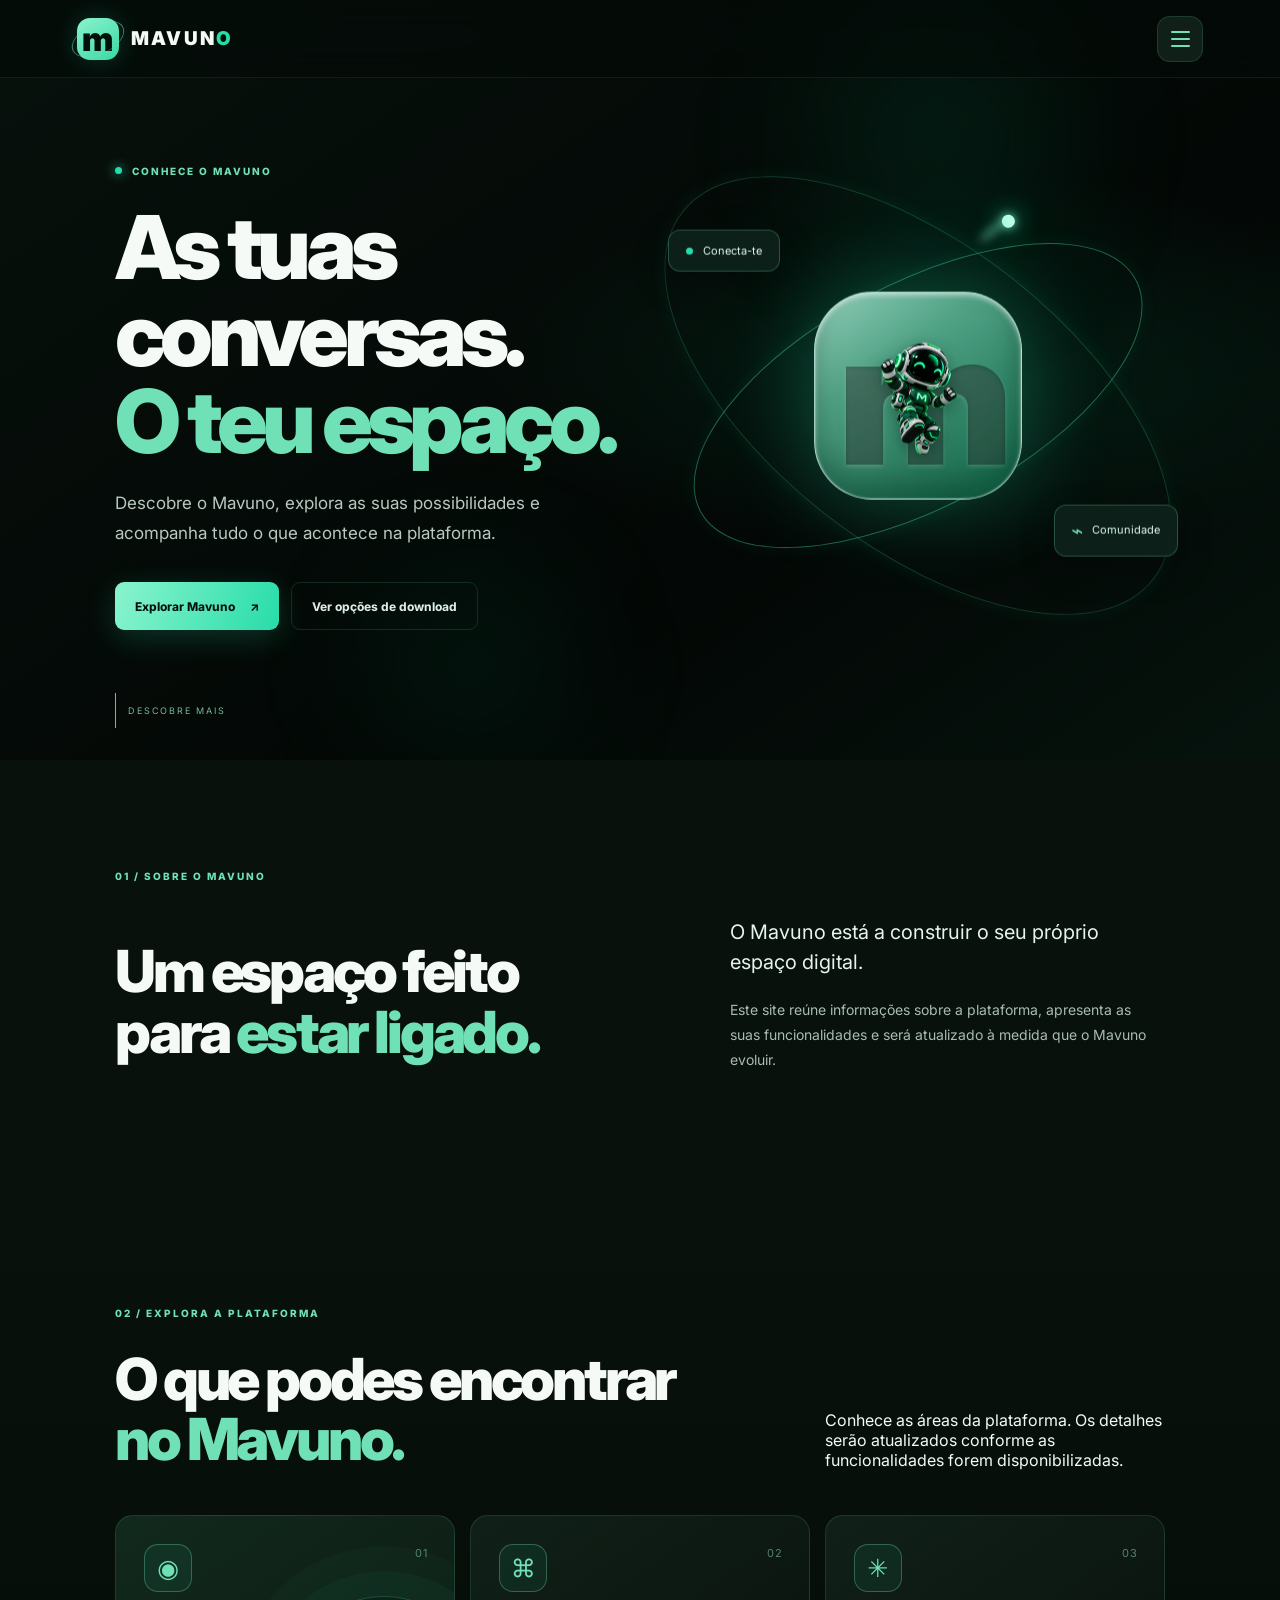
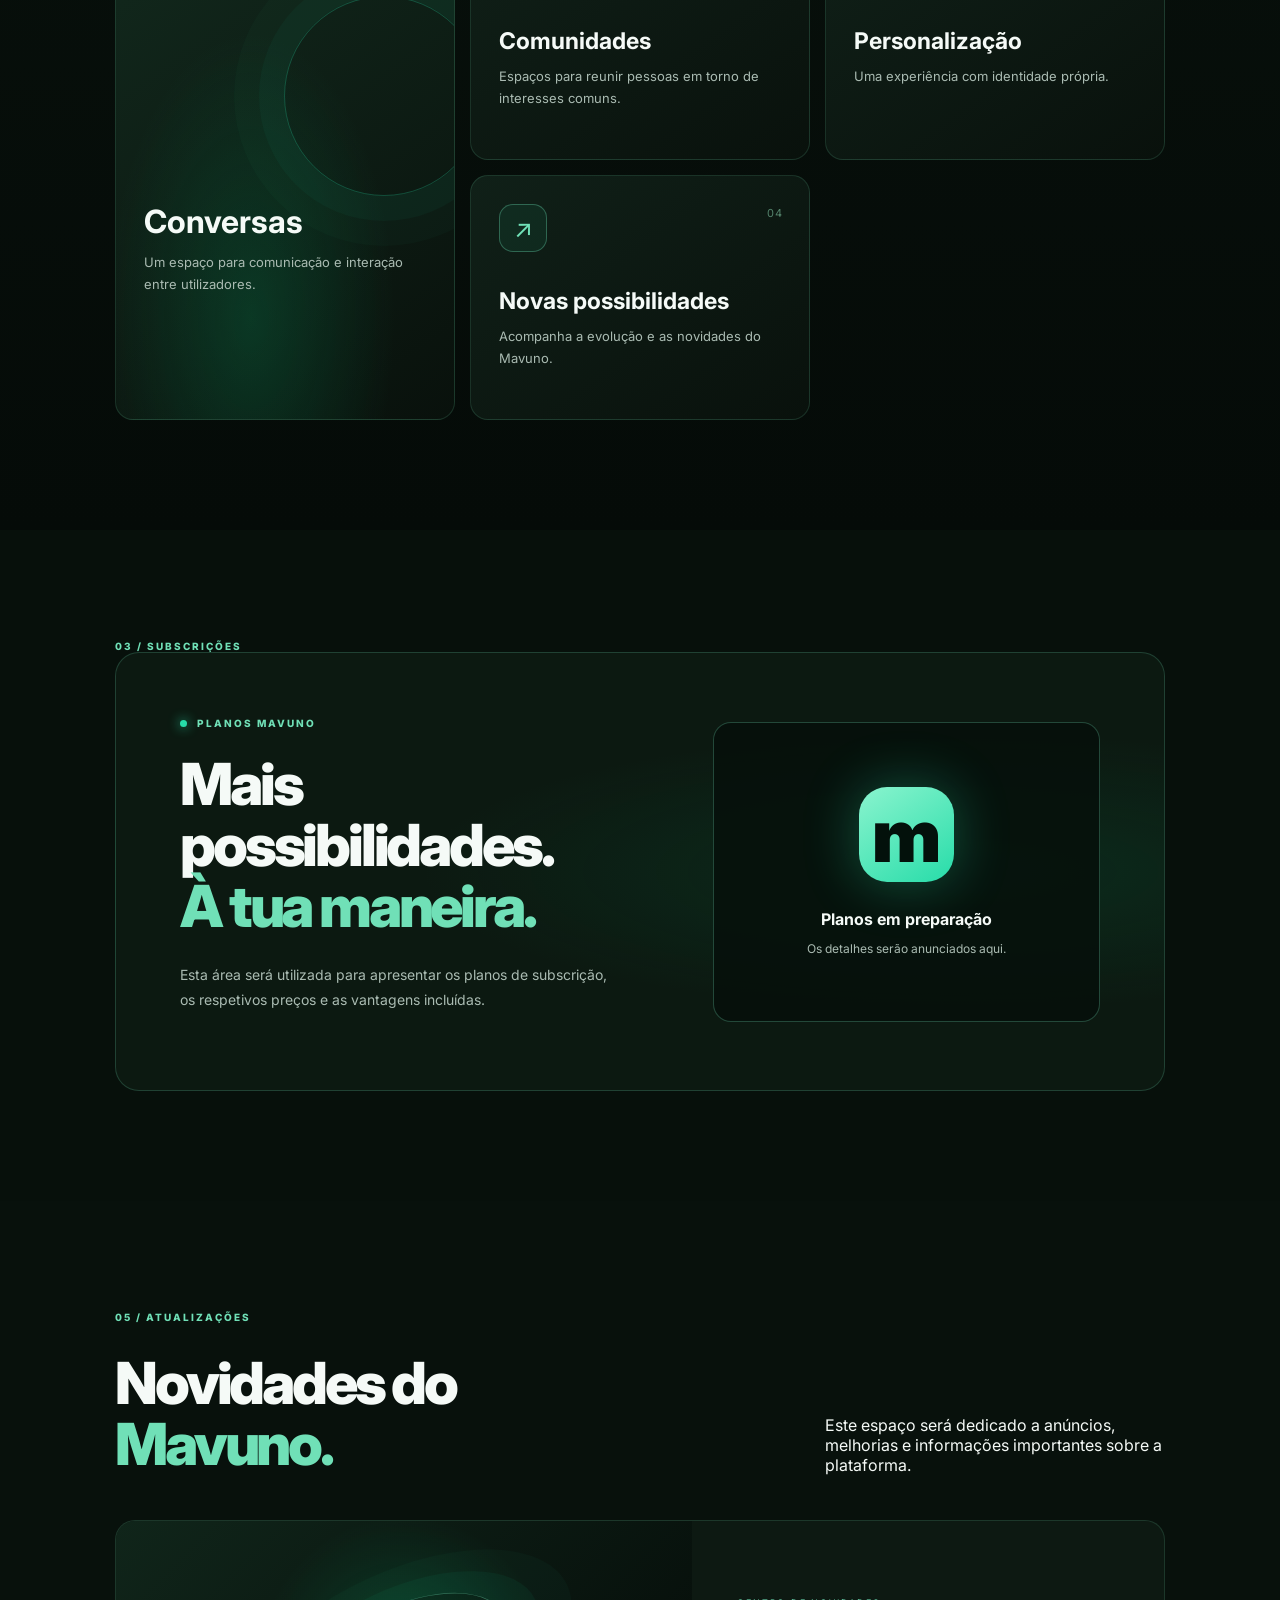
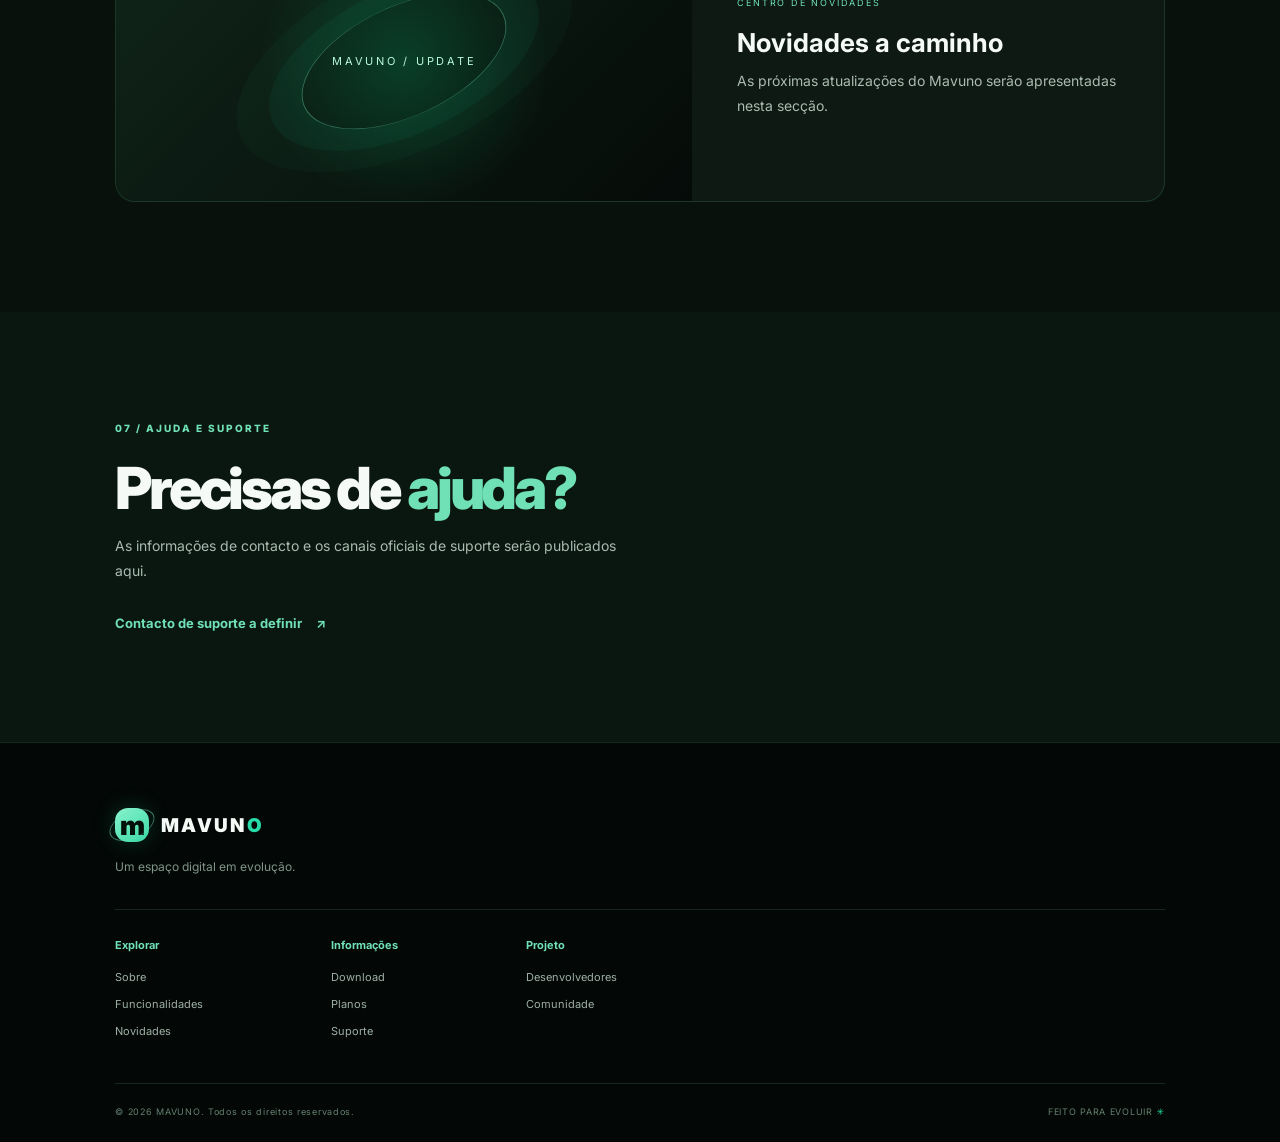
==== commit bdccf930: "Create independent community page" ====
--- a/index.html
+++ b/index.html
@@ -30,7 +30,7 @@
     <a href="#planos">Subscrições / Planos</a>
     <a href="#funcionalidades">Funcionalidades</a>
     <a href="#novidades">Novidades</a>
-    <a href="#comunidade">Comunidade</a>
+    <a href="community.html">Comunidade</a>
     <a href="#suporte">Ajuda e suporte</a>
     <a href="#desenvolvedores">Desenvolvedores</a>
     <div class="menu-note">MAVUNO · LIGA-TE AO QUE IMPORTA</div>
@@ -98,11 +98,6 @@
       <article class="news-card"><div class="news-visual"><div class="news-ring"></div><span> MAVUNO / UPDATE</span></div><div class="news-content"><span class="news-label">CENTRO DE NOVIDADES</span><h3>Novidades a caminho</h3><p class="muted">As próximas atualizações do Mavuno serão apresentadas nesta secção.</p></div></article>
     </section>
 
-    <section class="community section" id="comunidade">
-      <div class="community-symbol">m</div>
-      <div><div class="section-kicker">06 / COMUNIDADE</div><h2>O próximo capítulo<br>é <span>construído em conjunto.</span></h2><p class="muted">Acompanha o desenvolvimento do Mavuno e fica atento aos canais oficiais quando forem anunciados.</p></div>
-    </section>
-
     <section class="support section" id="suporte">
       <div class="section-kicker">07 / AJUDA E SUPORTE</div>
       <h2>Precisas de <span>ajuda?</span></h2>
@@ -113,7 +108,7 @@
 
   <footer class="footer" id="desenvolvedores">
     <div class="footer-main"><a class="brand" href="#inicio"><span class="brand-mark small-mark">m<span class="brand-orbit"></span></span><span class="brand-name">MAVUN<span>O</span></span></a><p>Um espaço digital em evolução.</p></div>
-    <div class="footer-links"><div><strong>Explorar</strong><a href="#sobre">Sobre</a><a href="#funcionalidades">Funcionalidades</a><a href="#novidades">Novidades</a></div><div><strong>Informações</strong><a href="download.html">Download</a><a href="#planos">Planos</a><a href="#suporte">Suporte</a></div><div><strong>Projeto</strong><a href="#desenvolvedores">Desenvolvedores</a><a href="#comunidade">Comunidade</a></div></div>
+    <div class="footer-links"><div><strong>Explorar</strong><a href="#sobre">Sobre</a><a href="#funcionalidades">Funcionalidades</a><a href="#novidades">Novidades</a></div><div><strong>Informações</strong><a href="download.html">Download</a><a href="#planos">Planos</a><a href="#suporte">Suporte</a></div><div><strong>Projeto</strong><a href="#desenvolvedores">Desenvolvedores</a><a href="community.html">Comunidade</a></div></div>
     <div class="footer-bottom"><span>© <span id="year"></span> MAVUNO. Todos os direitos reservados.</span><span>FEITO PARA EVOLUIR <b>✳</b></span></div>
   </footer>
   <script src="js/script.js"></script>
--- a/css/style.css
+++ b/css/style.css
@@ -223,3 +223,90 @@
     padding: 18px;
   }
 }
+
+/* Página independente de Comunidade */
+.community-page {
+  min-height: calc(100vh - 250px);
+  padding-top: 78px;
+  background: radial-gradient(ellipse at 24% 34%, #006f4533, transparent 42%), #06100b;
+}
+.community-page .community {
+  min-height: 620px;
+  grid-template-columns: minmax(180px, .5fr) 1fr;
+  background: transparent;
+}
+.community-page h1 {
+  font-size: clamp(42px, 6vw, 72px);
+  line-height: 1.05;
+  letter-spacing: -.055em;
+  margin: 22px 0 20px;
+  font-weight: 850;
+}
+.community-page h1 span {
+  color: var(--mint);
+}
+.community-status {
+  display: flex;
+  align-items: center;
+  gap: 18px;
+  width: min(100%, 520px);
+  margin-top: 32px;
+  padding: 22px 24px;
+  border: 1px solid #70e0b733;
+  border-radius: 16px;
+  background: linear-gradient(145deg, #10251acc, #09130ddd);
+  box-shadow: inset 0 1px 0 #ffffff12, 0 16px 45px #0003;
+}
+.community-status-mark {
+  width: 48px;
+  height: 48px;
+  flex: 0 0 auto;
+  display: grid;
+  place-items: center;
+  border-radius: 14px;
+  background: linear-gradient(145deg, #8af4ce, #27dca9);
+  color: #03110b;
+  font-size: 22px;
+  font-weight: 900;
+  box-shadow: 0 0 28px #27dca944;
+}
+.community-status strong,
+.community-status span {
+  display: block;
+}
+.community-status strong {
+  margin-bottom: 6px;
+  color: var(--white);
+  font-size: 14px;
+}
+.community-status span {
+  color: var(--muted);
+  font-size: 12px;
+  line-height: 1.5;
+}
+@media(max-width:850px) {
+  .community-page .community {
+    grid-template-columns: 180px 1fr;
+  }
+}
+@media(max-width:560px) {
+  .community-page {
+    padding-top: 68px;
+  }
+  .community-page .community {
+    min-height: 760px;
+    grid-template-columns: 1fr;
+    gap: 35px;
+  }
+  .community-page .community-symbol {
+    width: 130px;
+    font-size: 105px;
+  }
+  .community-page .community > div:last-child {
+    padding-left: 22px;
+  }
+  .community-status {
+    align-items: flex-start;
+    padding: 18px;
+  }
+}
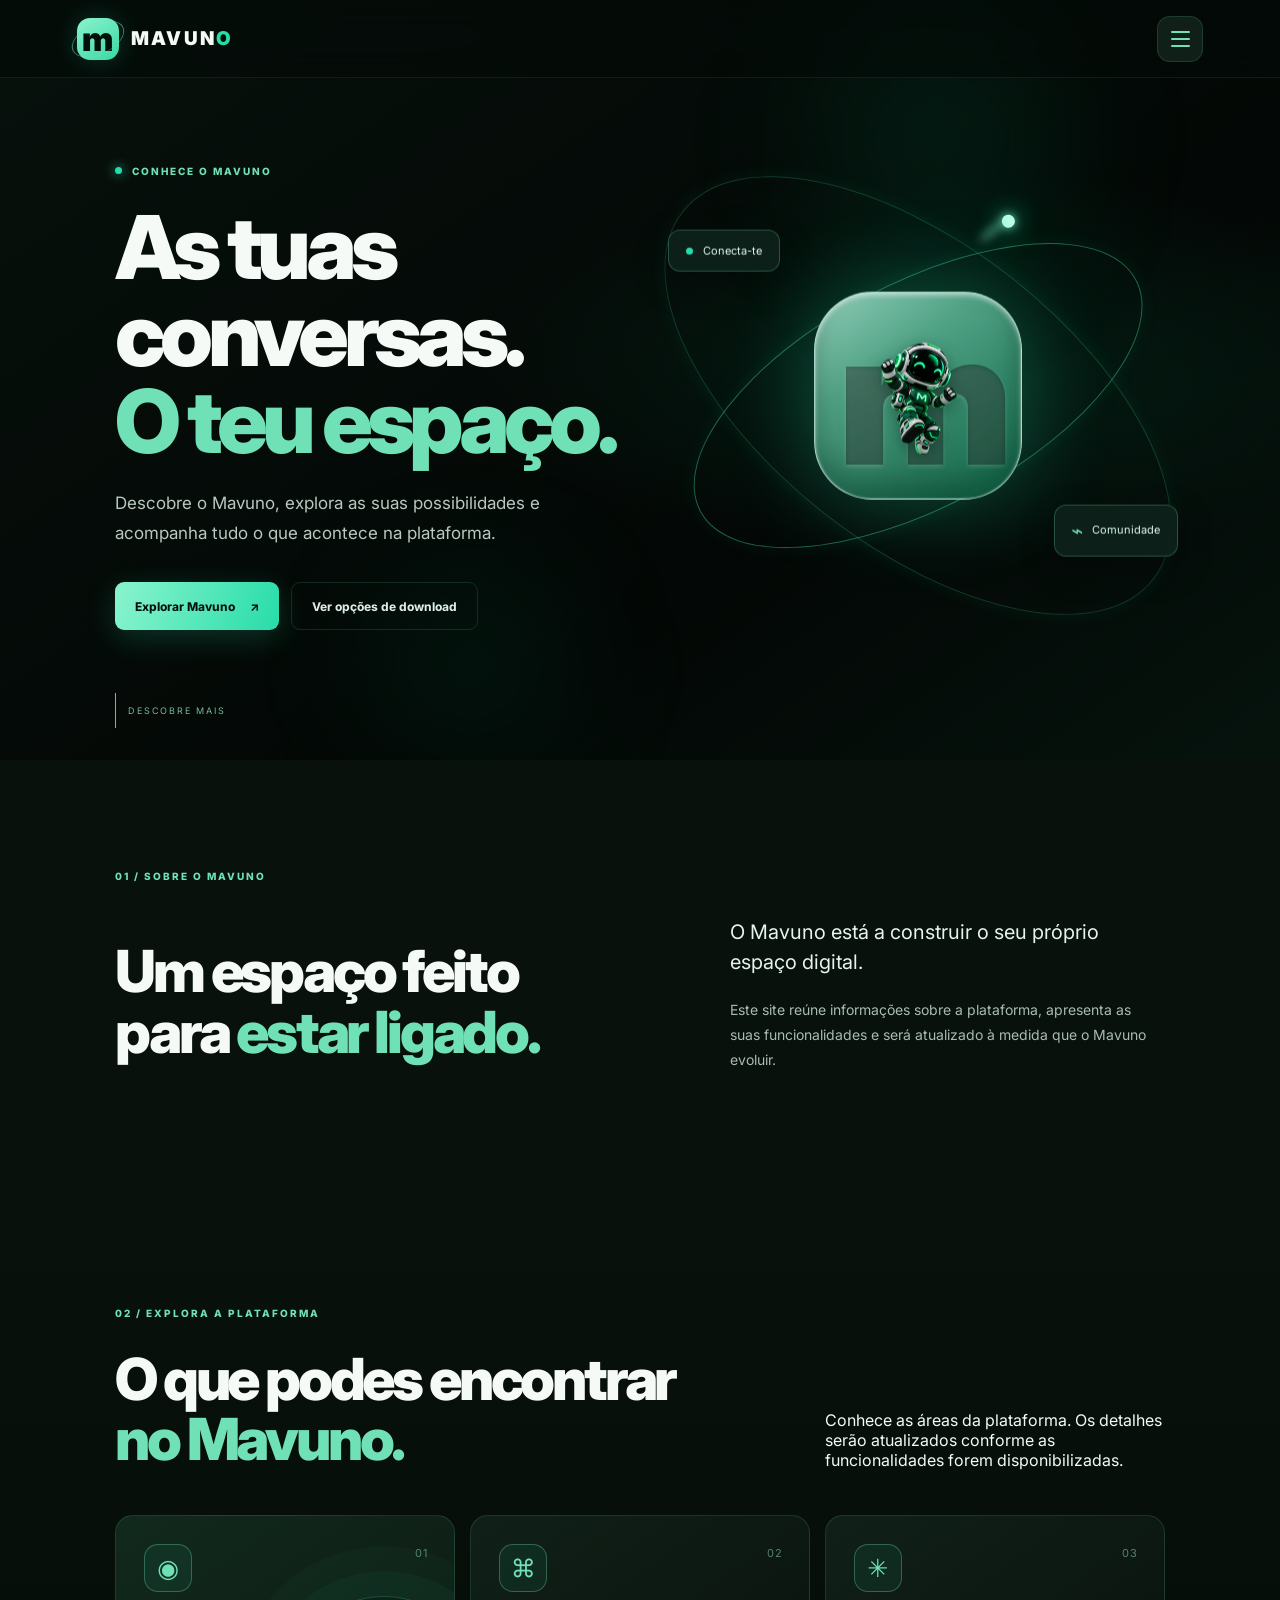
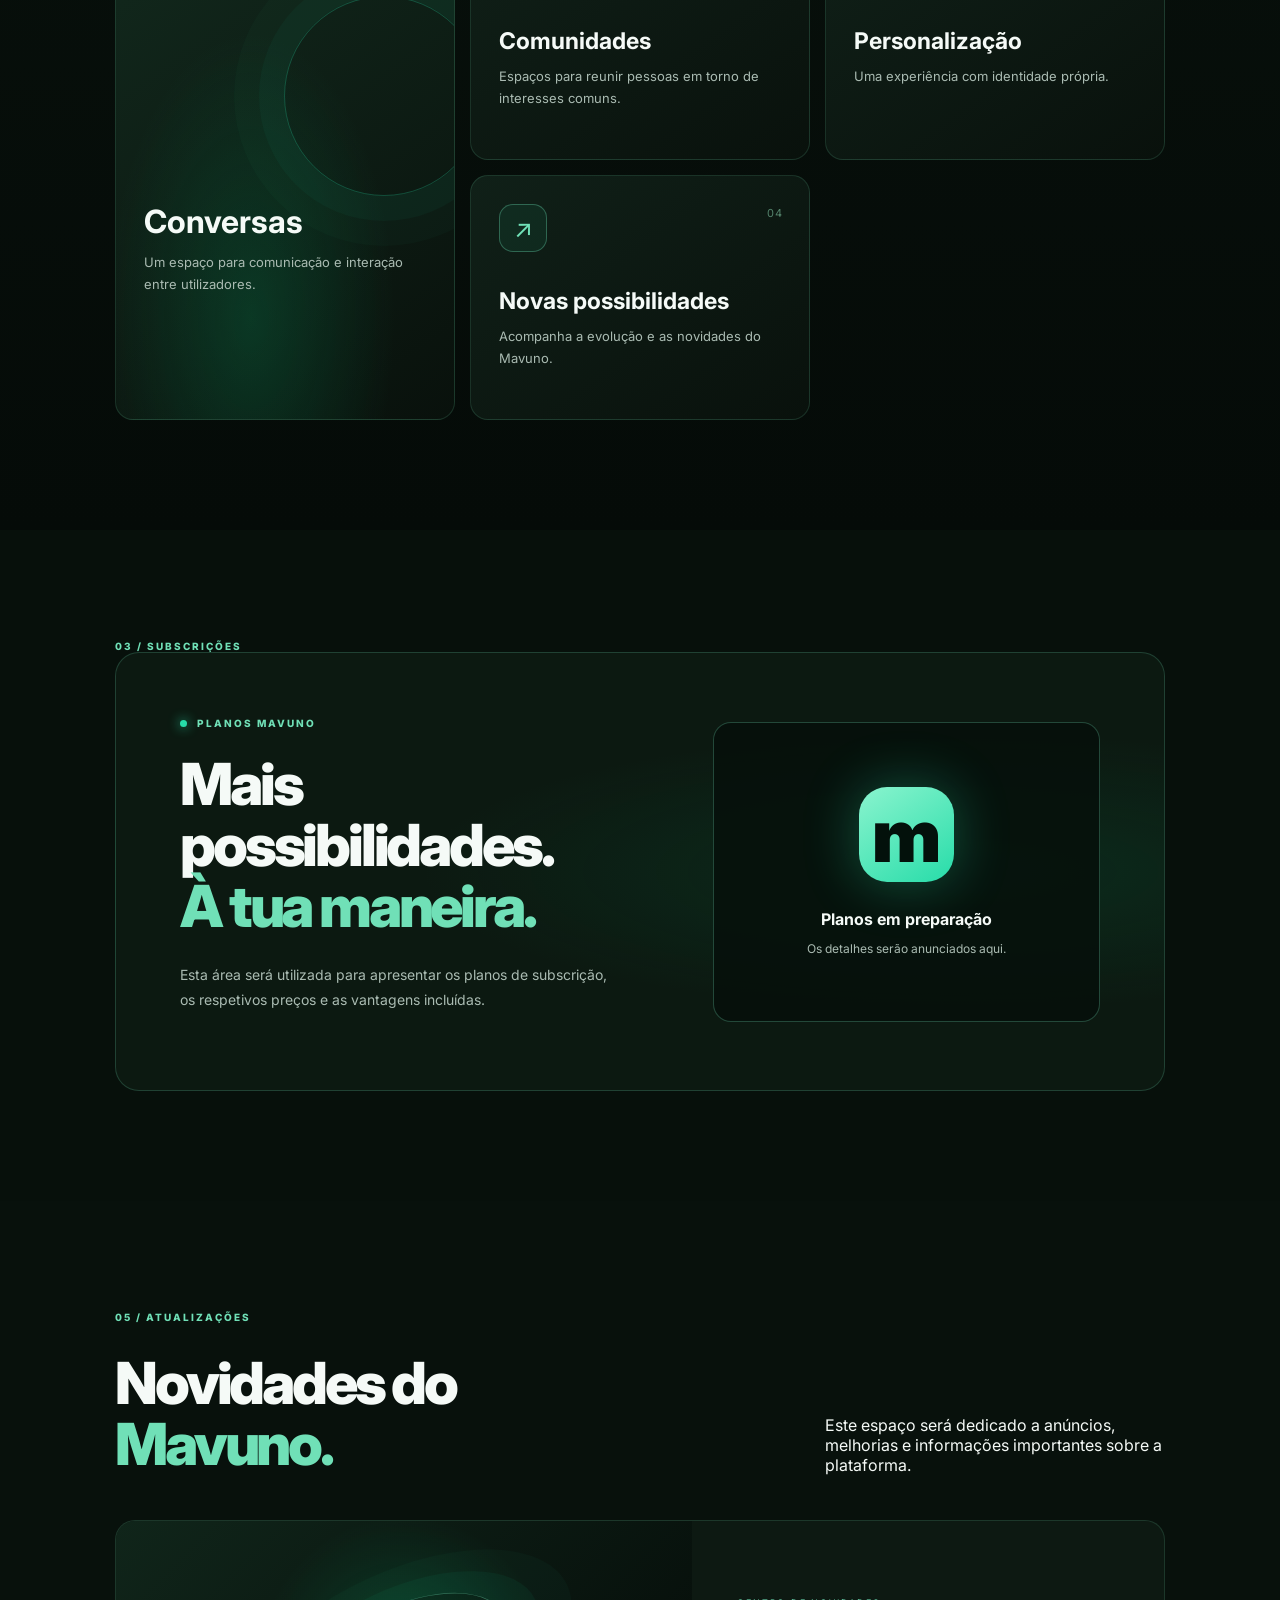
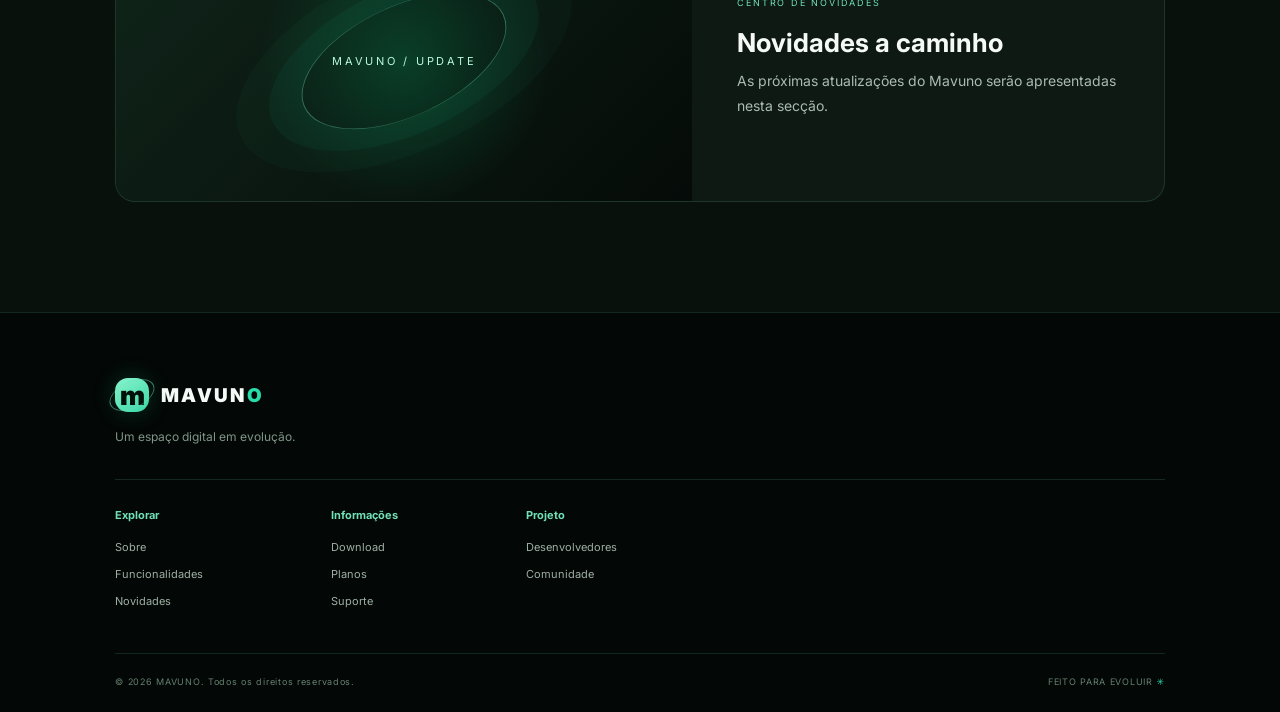
==== commit 02efc411: "Create independent support page" ====
--- a/index.html
+++ b/index.html
@@ -31,7 +31,7 @@
     <a href="#funcionalidades">Funcionalidades</a>
     <a href="#novidades">Novidades</a>
     <a href="community.html">Comunidade</a>
-    <a href="#suporte">Ajuda e suporte</a>
+    <a href="support.html">Ajuda e suporte</a>
     <a href="#desenvolvedores">Desenvolvedores</a>
     <div class="menu-note">MAVUNO · LIGA-TE AO QUE IMPORTA</div>
   </nav>
@@ -98,17 +98,11 @@
       <article class="news-card"><div class="news-visual"><div class="news-ring"></div><span> MAVUNO / UPDATE</span></div><div class="news-content"><span class="news-label">CENTRO DE NOVIDADES</span><h3>Novidades a caminho</h3><p class="muted">As próximas atualizações do Mavuno serão apresentadas nesta secção.</p></div></article>
     </section>
 
-    <section class="support section" id="suporte">
-      <div class="section-kicker">07 / AJUDA E SUPORTE</div>
-      <h2>Precisas de <span>ajuda?</span></h2>
-      <p class="muted">As informações de contacto e os canais oficiais de suporte serão publicados aqui.</p>
-      <a class="text-link" href="mailto:suporte@mavuno.example">Contacto de suporte a definir <span>↗</span></a>
-    </section>
   </main>
 
   <footer class="footer" id="desenvolvedores">
     <div class="footer-main"><a class="brand" href="#inicio"><span class="brand-mark small-mark">m<span class="brand-orbit"></span></span><span class="brand-name">MAVUN<span>O</span></span></a><p>Um espaço digital em evolução.</p></div>
-    <div class="footer-links"><div><strong>Explorar</strong><a href="#sobre">Sobre</a><a href="#funcionalidades">Funcionalidades</a><a href="#novidades">Novidades</a></div><div><strong>Informações</strong><a href="download.html">Download</a><a href="#planos">Planos</a><a href="#suporte">Suporte</a></div><div><strong>Projeto</strong><a href="#desenvolvedores">Desenvolvedores</a><a href="community.html">Comunidade</a></div></div>
+    <div class="footer-links"><div><strong>Explorar</strong><a href="#sobre">Sobre</a><a href="#funcionalidades">Funcionalidades</a><a href="#novidades">Novidades</a></div><div><strong>Informações</strong><a href="download.html">Download</a><a href="#planos">Planos</a><a href="support.html">Suporte</a></div><div><strong>Projeto</strong><a href="#desenvolvedores">Desenvolvedores</a><a href="community.html">Comunidade</a></div></div>
     <div class="footer-bottom"><span>© <span id="year"></span> MAVUNO. Todos os direitos reservados.</span><span>FEITO PARA EVOLUIR <b>✳</b></span></div>
   </footer>
   <script src="js/script.js"></script>
--- a/css/style.css
+++ b/css/style.css
@@ -310,3 +310,137 @@
     padding: 18px;
   }
 }
+
+/* Página independente de Ajuda e suporte */
+.support-page {
+  min-height: calc(100vh - 250px);
+  padding-top: 78px;
+  background: radial-gradient(ellipse at 76% 18%, #006f4533, transparent 42%), #0a1710;
+}
+.support-hero {
+  min-height: 420px;
+  padding-bottom: 70px;
+  background: transparent;
+}
+.support-hero h1,
+.support-channels h2,
+.support-social h2 {
+  font-size: clamp(42px, 6vw, 72px);
+  line-height: 1.05;
+  letter-spacing: -.055em;
+  margin: 22px 0 20px;
+  font-weight: 850;
+}
+.support-hero h1 span,
+.support-channels h2 span,
+.support-social h2 span {
+  color: var(--mint);
+}
+.support-hero > .muted {
+  max-width: 560px;
+}
+.support-channels,
+.support-social {
+  background: #08110c;
+}
+.support-channels h2,
+.support-social h2 {
+  margin-bottom: 35px;
+}
+.support-channel {
+  display: flex;
+  align-items: flex-start;
+  gap: 24px;
+  max-width: 820px;
+  padding: 30px;
+  border: 1px solid #70e0b744;
+  border-radius: 20px;
+  background: radial-gradient(ellipse at 10% 10%, #08784b33, transparent 55%), linear-gradient(145deg, #10251a, #09110c);
+  box-shadow: 0 18px 50px #0004, inset 0 1px 0 #ffffff12;
+}
+.support-channel-icon {
+  width: 64px;
+  height: 64px;
+  flex: 0 0 auto;
+  display: grid;
+  place-items: center;
+  border-radius: 18px;
+  background: linear-gradient(145deg, #8af4ce, #27dca9);
+  color: #03110b;
+  font-size: 34px;
+  font-weight: 900;
+  box-shadow: 0 0 34px #27dca955;
+}
+.support-channel-label {
+  color: var(--mint);
+  font-size: 9px;
+  font-weight: 800;
+  letter-spacing: .2em;
+}
+.support-channel h3 {
+  font-size: 28px;
+  margin: 12px 0 10px;
+}
+.support-channel-copy .muted {
+  max-width: 560px;
+  margin-bottom: 16px;
+}
+.support-placeholder {
+  display: inline-block;
+  padding: 10px 13px;
+  border: 1px dashed #70e0b766;
+  border-radius: 8px;
+  color: #b8f8dd;
+  font-size: 12px;
+}
+.support-social {
+  background: linear-gradient(180deg, #08110c, #050b08);
+}
+.support-social-intro {
+  max-width: 560px;
+}
+.support-social-grid {
+  display: grid;
+  grid-template-columns: repeat(3, 1fr);
+  gap: 15px;
+  margin-top: 35px;
+}
+.support-social-card {
+  min-height: 150px;
+  display: flex;
+  flex-direction: column;
+  justify-content: center;
+  gap: 10px;
+  padding: 24px;
+  border: 1px solid var(--line);
+  border-radius: 16px;
+  background: linear-gradient(145deg, #102018, #09110c);
+}
+.support-social-card strong {
+  color: var(--white);
+  font-size: 14px;
+}
+.support-social-card span {
+  color: var(--muted);
+  font-size: 12px;
+}
+@media(max-width:850px) {
+  .support-social-grid {
+    grid-template-columns: repeat(2, 1fr);
+  }
+}
+@media(max-width:560px) {
+  .support-page {
+    padding-top: 68px;
+  }
+  .support-hero {
+    min-height: 410px;
+  }
+  .support-channel {
+    flex-direction: column;
+    padding: 22px;
+  }
+  .support-social-grid {
+    grid-template-columns: 1fr;
+  }
+}
